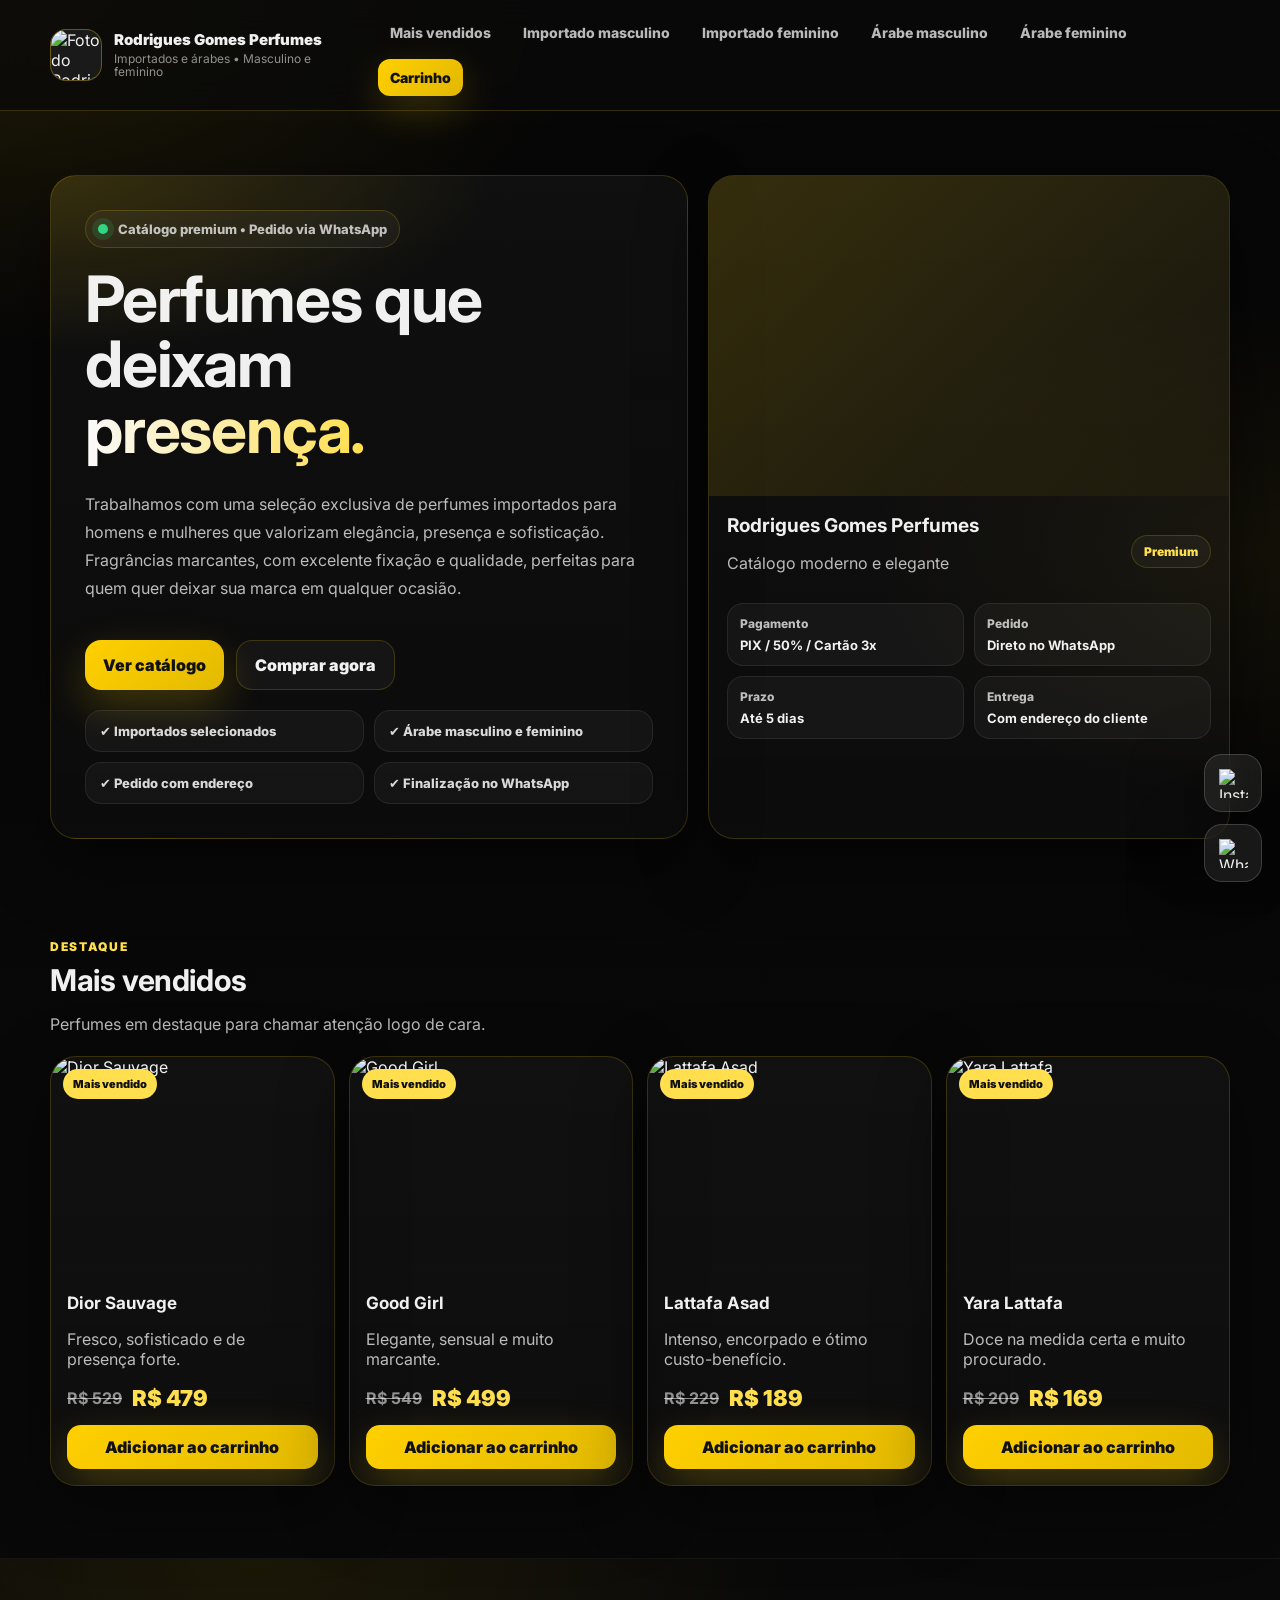
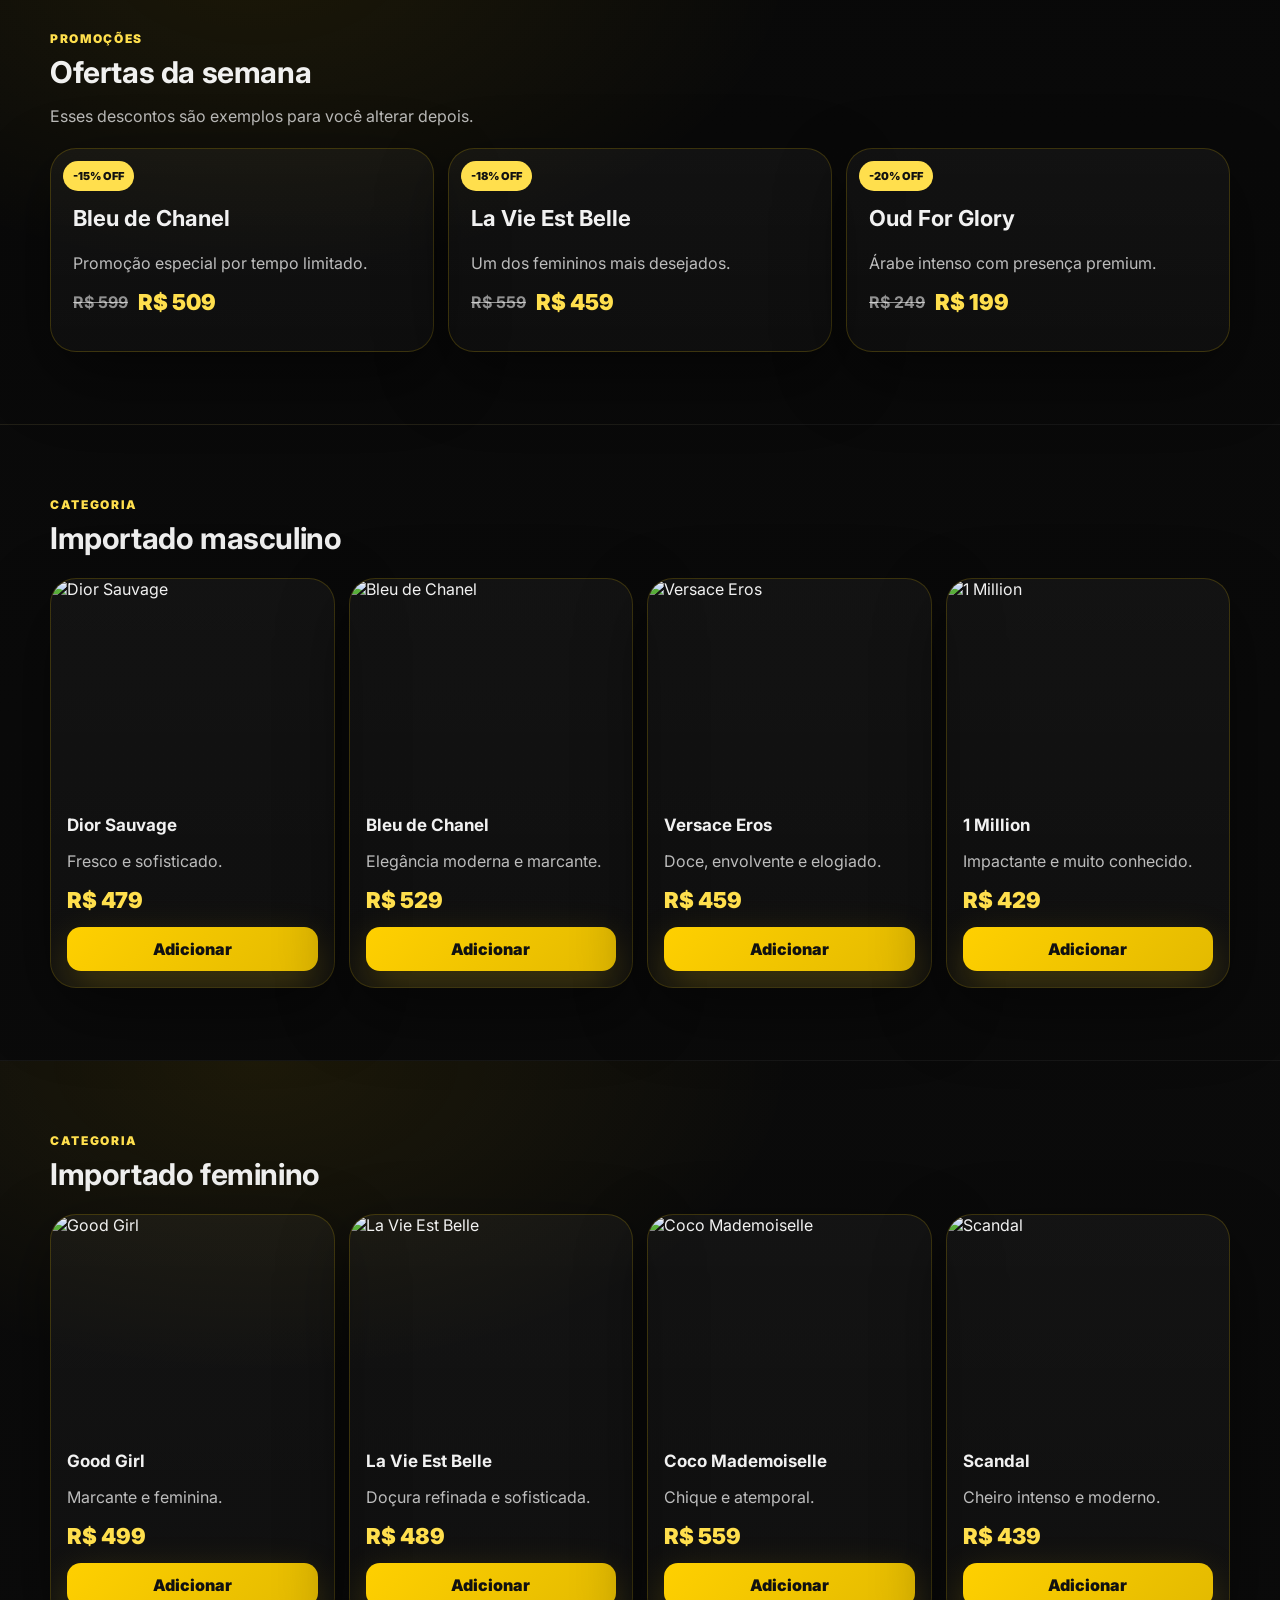
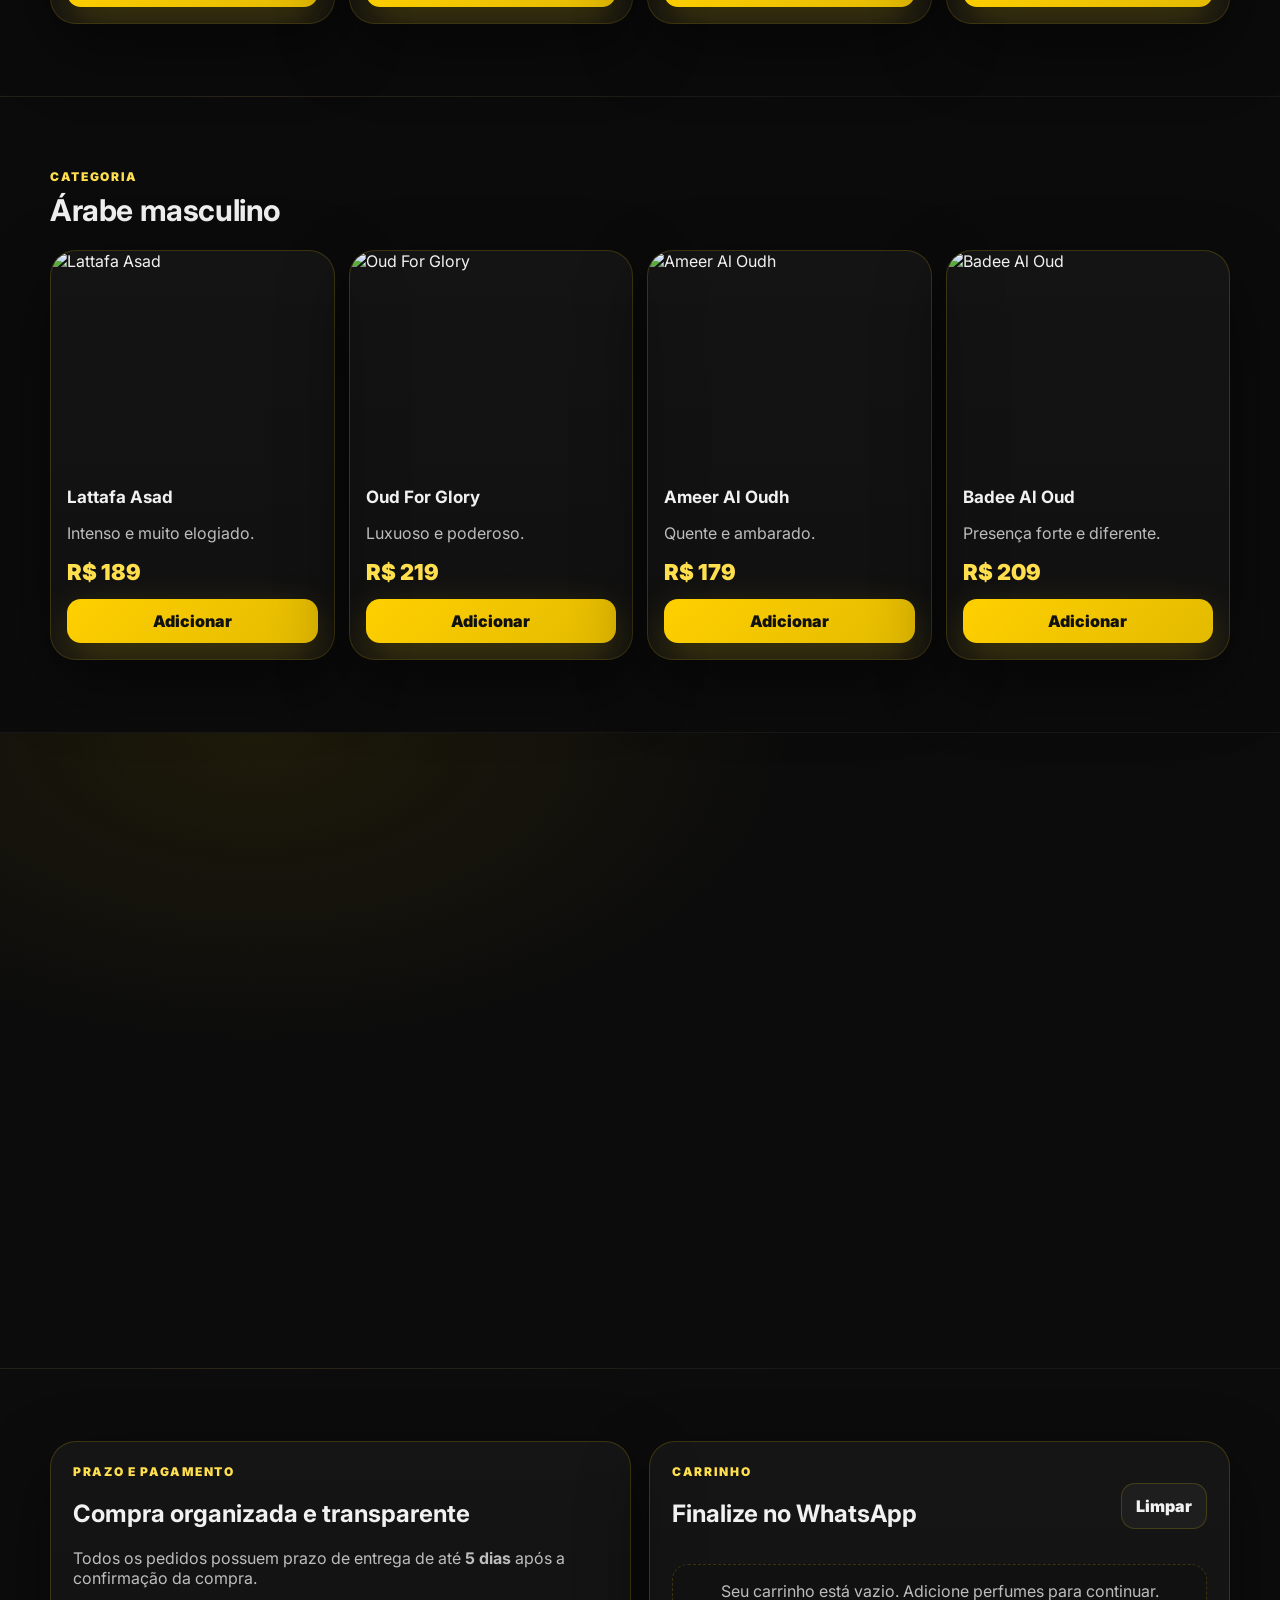
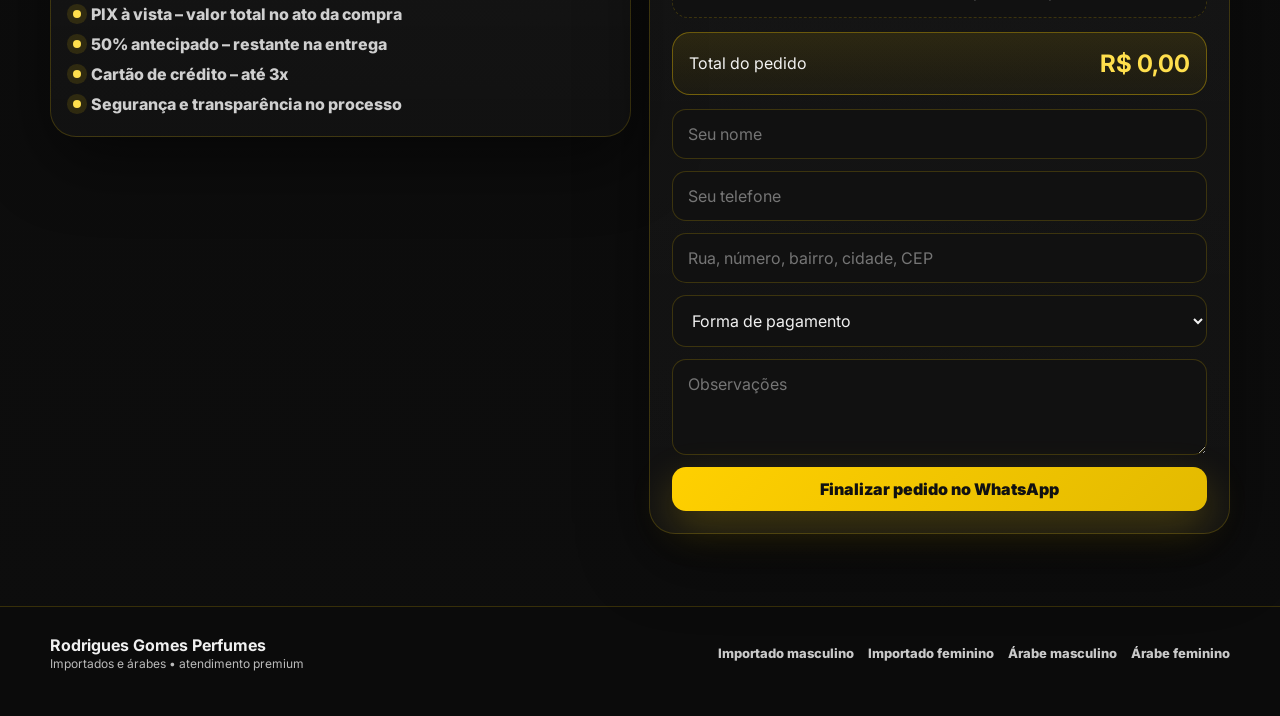
==== index.html @ 484dee18 "Add files via upload" ====
<!DOCTYPE html>
<html lang="pt-BR">
<head>
  <meta charset="UTF-8" />
  <meta name="viewport" content="width=device-width, initial-scale=1.0" />
  <title>Rodrigues Gomes Perfumes</title>
  <meta
    name="description"
    content="Perfumes importados e árabes masculinos e femininos. Carrinho, formulário e finalização no WhatsApp."
  />

  <link rel="preconnect" href="https://fonts.googleapis.com">
  <link rel="preconnect" href="https://fonts.gstatic.com" crossorigin>
  <link
    href="https://fonts.googleapis.com/css2?family=Inter:wght@400;500;600;700;800;900&display=swap"
    rel="stylesheet"
  />

  <link rel="stylesheet" href="style.css" />
</head>
<body>
  <header class="header" id="topo">
    <div class="container header__inner">
      <a class="brand" href="#inicio" aria-label="Ir para o início">
        <img
          class="brand__photo"
          src="https://placehold.co/160x160/png"
          alt="Foto do Rodrigues"
        />
        <span class="brand__text">
          <span class="brand__name">Rodrigues Gomes Perfumes</span>
          <span class="brand__role">Importados e árabes • Masculino e feminino</span>
        </span>
      </a>

      <nav class="nav" aria-label="Menu principal">
        <a href="#mais-vendidos">Mais vendidos</a>
        <a href="#importado-masculino">Importado masculino</a>
        <a href="#importado-feminino">Importado feminino</a>
        <a href="#arabe-masculino">Árabe masculino</a>
        <a href="#arabe-feminino">Árabe feminino</a>
        <a href="#checkout" class="nav__cta">Carrinho</a>
      </nav>

      <button class="menuBtn" aria-label="Abrir menu" aria-expanded="false" id="menuBtn">
        <span></span><span></span><span></span>
      </button>
    </div>

    <div class="mobileNav" id="mobileNav" aria-hidden="true">
      <div class="container mobileNav__panel">
        <a href="#mais-vendidos">Mais vendidos</a>
        <a href="#importado-masculino">Importado masculino</a>
        <a href="#importado-feminino">Importado feminino</a>
        <a href="#arabe-masculino">Árabe masculino</a>
        <a href="#arabe-feminino">Árabe feminino</a>
        <a href="#checkout" class="btn btn--primary full">Abrir carrinho</a>
      </div>
    </div>
  </header>

  <main id="inicio" class="hero">
    <div class="container hero__grid">
      <section class="hero__main reveal">
        <div class="hero__badge">
          <span class="dot"></span>
          <span>Catálogo premium • Pedido via WhatsApp</span>
        </div>

        <h1>
          Perfumes que deixam
          <span class="shine">presença.</span>
        </h1>

        <p class="lead">
          Trabalhamos com uma seleção exclusiva de perfumes importados para homens e mulheres
          que valorizam elegância, presença e sofisticação. Fragrâncias marcantes, com excelente
          fixação e qualidade, perfeitas para quem quer deixar sua marca em qualquer ocasião.
        </p>

        <div class="hero__actions">
          <a class="btn btn--primary btn--big" href="#mais-vendidos">Ver catálogo</a>
          <a class="btn btn--ghost btn--big" href="#checkout">Comprar agora</a>
        </div>

        <div class="hero__bullets">
          <div class="bullet">✔️ Importados selecionados</div>
          <div class="bullet">✔️ Árabe masculino e feminino</div>
          <div class="bullet">✔️ Pedido com endereço</div>
          <div class="bullet">✔️ Finalização no WhatsApp</div>
        </div>
      </section>

      <aside class="hero__card reveal">
        <div class="hero__image hero__image--cover"></div>
        <div class="hero__panel">
          <div class="panel__top">
            <div>
              <h2>Rodrigues Gomes Perfumes</h2>
              <p class="muted">Catálogo moderno e elegante</p>
            </div>
            <span class="pill">Premium</span>
          </div>

          <div class="panel__grid">
            <div class="mini">
              <span>Pagamento</span>
              <strong>PIX / 50% / Cartão 3x</strong>
            </div>
            <div class="mini">
              <span>Pedido</span>
              <strong>Direto no WhatsApp</strong>
            </div>
            <div class="mini">
              <span>Prazo</span>
              <strong>Até 5 dias</strong>
            </div>
            <div class="mini">
              <span>Entrega</span>
              <strong>Com endereço do cliente</strong>
            </div>
          </div>
        </div>
      </aside>
    </div>
  </main>

  <section id="mais-vendidos" class="section">
    <div class="container">
      <div class="section__head reveal">
        <p class="kicker">Destaque</p>
        <h2>Mais vendidos</h2>
        <p class="muted max">Perfumes em destaque para chamar atenção logo de cara.</p>
      </div>

      <div class="cards cards--featured">
        <article class="card reveal productCard" data-name="Dior Sauvage" data-price="479" data-category="Importado masculino">
          <div class="card__imgWrap">
            <img class="card__img" src="https://images.unsplash.com/photo-1541643600914-78b084683601?auto=format&fit=crop&w=1200&q=80" alt="Dior Sauvage">
            <span class="tag">Mais vendido</span>
          </div>
          <div class="card__body">
            <h3>Dior Sauvage</h3>
            <p class="muted">Fresco, sofisticado e de presença forte.</p>
            <div class="priceBox">
              <span class="oldPrice">R$ 529</span>
              <strong class="price">R$ 479</strong>
            </div>
            <button class="btn btn--primary full addToCart">Adicionar ao carrinho</button>
          </div>
        </article>

        <article class="card reveal productCard" data-name="Good Girl" data-price="499" data-category="Importado feminino">
          <div class="card__imgWrap">
            <img class="card__img" src="https://images.unsplash.com/photo-1594035910387-fea47794261f?auto=format&fit=crop&w=1200&q=80" alt="Good Girl">
            <span class="tag">Mais vendido</span>
          </div>
          <div class="card__body">
            <h3>Good Girl</h3>
            <p class="muted">Elegante, sensual e muito marcante.</p>
            <div class="priceBox">
              <span class="oldPrice">R$ 549</span>
              <strong class="price">R$ 499</strong>
            </div>
            <button class="btn btn--primary full addToCart">Adicionar ao carrinho</button>
          </div>
        </article>

        <article class="card reveal productCard" data-name="Lattafa Asad" data-price="189" data-category="Árabe masculino">
          <div class="card__imgWrap">
            <img class="card__img" src="https://images.unsplash.com/photo-1563170351-be82bc888aa4?auto=format&fit=crop&w=1200&q=80" alt="Lattafa Asad">
            <span class="tag">Mais vendido</span>
          </div>
          <div class="card__body">
            <h3>Lattafa Asad</h3>
            <p class="muted">Intenso, encorpado e ótimo custo-benefício.</p>
            <div class="priceBox">
              <span class="oldPrice">R$ 229</span>
              <strong class="price">R$ 189</strong>
            </div>
            <button class="btn btn--primary full addToCart">Adicionar ao carrinho</button>
          </div>
        </article>

        <article class="card reveal productCard" data-name="Yara Lattafa" data-price="169" data-category="Árabe feminino">
          <div class="card__imgWrap">
            <img class="card__img" src="https://images.unsplash.com/photo-1616949755610-8c9bbc08f138?auto=format&fit=crop&w=1200&q=80" alt="Yara Lattafa">
            <span class="tag">Mais vendido</span>
          </div>
          <div class="card__body">
            <h3>Yara Lattafa</h3>
            <p class="muted">Doce na medida certa e muito procurado.</p>
            <div class="priceBox">
              <span class="oldPrice">R$ 209</span>
              <strong class="price">R$ 169</strong>
            </div>
            <button class="btn btn--primary full addToCart">Adicionar ao carrinho</button>
          </div>
        </article>
      </div>
    </div>
  </section>

  <section class="section section--alt">
    <div class="container">
      <div class="section__head reveal">
        <p class="kicker">Promoções</p>
        <h2>Ofertas da semana</h2>
        <p class="muted max">Esses descontos são exemplos para você alterar depois.</p>
      </div>

      <div class="promoGrid">
        <div class="promoCard reveal">
          <span class="promoTag">-15% OFF</span>
          <h3>Bleu de Chanel</h3>
          <p class="muted">Promoção especial por tempo limitado.</p>
          <div class="priceBox">
            <span class="oldPrice">R$ 599</span>
            <strong class="price">R$ 509</strong>
          </div>
        </div>

        <div class="promoCard reveal">
          <span class="promoTag">-18% OFF</span>
          <h3>La Vie Est Belle</h3>
          <p class="muted">Um dos femininos mais desejados.</p>
          <div class="priceBox">
            <span class="oldPrice">R$ 559</span>
            <strong class="price">R$ 459</strong>
          </div>
        </div>

        <div class="promoCard reveal">
          <span class="promoTag">-20% OFF</span>
          <h3>Oud For Glory</h3>
          <p class="muted">Árabe intenso com presença premium.</p>
          <div class="priceBox">
            <span class="oldPrice">R$ 249</span>
            <strong class="price">R$ 199</strong>
          </div>
        </div>
      </div>
    </div>
  </section>

  <section id="importado-masculino" class="section">
    <div class="container">
      <div class="section__head reveal">
        <p class="kicker">Categoria</p>
        <h2>Importado masculino</h2>
      </div>

      <div class="cards">
        <article class="card reveal productCard" data-name="Dior Sauvage" data-price="479" data-category="Importado masculino">
          <div class="card__imgWrap"><img class="card__img" src="https://images.unsplash.com/photo-1541643600914-78b084683601?auto=format&fit=crop&w=1200&q=80" alt="Dior Sauvage"></div>
          <div class="card__body"><h3>Dior Sauvage</h3><p class="muted">Fresco e sofisticado.</p><div class="priceBox"><strong class="price">R$ 479</strong></div><button class="btn btn--primary full addToCart">Adicionar</button></div>
        </article>

        <article class="card reveal productCard" data-name="Bleu de Chanel" data-price="529" data-category="Importado masculino">
          <div class="card__imgWrap"><img class="card__img" src="https://images.unsplash.com/photo-1592945403244-b3fbafd7f539?auto=format&fit=crop&w=1200&q=80" alt="Bleu de Chanel"></div>
          <div class="card__body"><h3>Bleu de Chanel</h3><p class="muted">Elegância moderna e marcante.</p><div class="priceBox"><strong class="price">R$ 529</strong></div><button class="btn btn--primary full addToCart">Adicionar</button></div>
        </article>

        <article class="card reveal productCard" data-name="Versace Eros" data-price="459" data-category="Importado masculino">
          <div class="card__imgWrap"><img class="card__img" src="https://images.unsplash.com/photo-1610461888750-10bfc601b874?auto=format&fit=crop&w=1200&q=80" alt="Versace Eros"></div>
          <div class="card__body"><h3>Versace Eros</h3><p class="muted">Doce, envolvente e elogiado.</p><div class="priceBox"><strong class="price">R$ 459</strong></div><button class="btn btn--primary full addToCart">Adicionar</button></div>
        </article>

        <article class="card reveal productCard" data-name="1 Million" data-price="429" data-category="Importado masculino">
          <div class="card__imgWrap"><img class="card__img" src="https://images.unsplash.com/photo-1588405748880-12d1d2a59b75?auto=format&fit=crop&w=1200&q=80" alt="1 Million"></div>
          <div class="card__body"><h3>1 Million</h3><p class="muted">Impactante e muito conhecido.</p><div class="priceBox"><strong class="price">R$ 429</strong></div><button class="btn btn--primary full addToCart">Adicionar</button></div>
        </article>
      </div>
    </div>
  </section>

  <section id="importado-feminino" class="section section--alt">
    <div class="container">
      <div class="section__head reveal">
        <p class="kicker">Categoria</p>
        <h2>Importado feminino</h2>
      </div>

      <div class="cards">
        <article class="card reveal productCard" data-name="Good Girl" data-price="499" data-category="Importado feminino">
          <div class="card__imgWrap"><img class="card__img" src="https://images.unsplash.com/photo-1594035910387-fea47794261f?auto=format&fit=crop&w=1200&q=80" alt="Good Girl"></div>
          <div class="card__body"><h3>Good Girl</h3><p class="muted">Marcante e feminina.</p><div class="priceBox"><strong class="price">R$ 499</strong></div><button class="btn btn--primary full addToCart">Adicionar</button></div>
        </article>

        <article class="card reveal productCard" data-name="La Vie Est Belle" data-price="489" data-category="Importado feminino">
          <div class="card__imgWrap"><img class="card__img" src="https://images.unsplash.com/photo-1590736969955-71cc94901144?auto=format&fit=crop&w=1200&q=80" alt="La Vie Est Belle"></div>
          <div class="card__body"><h3>La Vie Est Belle</h3><p class="muted">Doçura refinada e sofisticada.</p><div class="priceBox"><strong class="price">R$ 489</strong></div><button class="btn btn--primary full addToCart">Adicionar</button></div>
        </article>

        <article class="card reveal productCard" data-name="Coco Mademoiselle" data-price="559" data-category="Importado feminino">
          <div class="card__imgWrap"><img class="card__img" src="https://images.unsplash.com/photo-1615634260167-c8cdede054de?auto=format&fit=crop&w=1200&q=80" alt="Coco Mademoiselle"></div>
          <div class="card__body"><h3>Coco Mademoiselle</h3><p class="muted">Chique e atemporal.</p><div class="priceBox"><strong class="price">R$ 559</strong></div><button class="btn btn--primary full addToCart">Adicionar</button></div>
        </article>

        <article class="card reveal productCard" data-name="Scandal" data-price="439" data-category="Importado feminino">
          <div class="card__imgWrap"><img class="card__img" src="https://images.unsplash.com/photo-1622618991746-fe6004db3a47?auto=format&fit=crop&w=1200&q=80" alt="Scandal"></div>
          <div class="card__body"><h3>Scandal</h3><p class="muted">Cheiro intenso e moderno.</p><div class="priceBox"><strong class="price">R$ 439</strong></div><button class="btn btn--primary full addToCart">Adicionar</button></div>
        </article>
      </div>
    </div>
  </section>

  <section id="arabe-masculino" class="section">
    <div class="container">
      <div class="section__head reveal">
        <p class="kicker">Categoria</p>
        <h2>Árabe masculino</h2>
      </div>

      <div class="cards">
        <article class="card reveal productCard" data-name="Lattafa Asad" data-price="189" data-category="Árabe masculino">
          <div class="card__imgWrap"><img class="card__img" src="https://images.unsplash.com/photo-1563170351-be82bc888aa4?auto=format&fit=crop&w=1200&q=80" alt="Lattafa Asad"></div>
          <div class="card__body"><h3>Lattafa Asad</h3><p class="muted">Intenso e muito elogiado.</p><div class="priceBox"><strong class="price">R$ 189</strong></div><button class="btn btn--primary full addToCart">Adicionar</button></div>
        </article>

        <article class="card reveal productCard" data-name="Oud For Glory" data-price="219" data-category="Árabe masculino">
          <div class="card__imgWrap"><img class="card__img" src="https://images.unsplash.com/photo-1594035921348-9a8b2d2d68de?auto=format&fit=crop&w=1200&q=80" alt="Oud For Glory"></div>
          <div class="card__body"><h3>Oud For Glory</h3><p class="muted">Luxuoso e poderoso.</p><div class="priceBox"><strong class="price">R$ 219</strong></div><button class="btn btn--primary full addToCart">Adicionar</button></div>
        </article>

        <article class="card reveal productCard" data-name="Ameer Al Oudh" data-price="179" data-category="Árabe masculino">
          <div class="card__imgWrap"><img class="card__img" src="https://images.unsplash.com/photo-1601295452898-2dd58f10ea87?auto=format&fit=crop&w=1200&q=80" alt="Ameer Al Oudh"></div>
          <div class="card__body"><h3>Ameer Al Oudh</h3><p class="muted">Quente e ambarado.</p><div class="priceBox"><strong class="price">R$ 179</strong></div><button class="btn btn--primary full addToCart">Adicionar</button></div>
        </article>

        <article class="card reveal productCard" data-name="Badee Al Oud" data-price="209" data-category="Árabe masculino">
          <div class="card__imgWrap"><img class="card__img" src="https://images.unsplash.com/photo-1618331833071-ce81bd50d300?auto=format&fit=crop&w=1200&q=80" alt="Badee Al Oud"></div>
          <div class="card__body"><h3>Badee Al Oud</h3><p class="muted">Presença forte e diferente.</p><div class="priceBox"><strong class="price">R$ 209</strong></div><button class="btn btn--primary full addToCart">Adicionar</button></div>
        </article>
      </div>
    </div>
  </section>

  <section id="arabe-feminino" class="section section--alt">
    <div class="container">
      <div class="section__head reveal">
        <p class="kicker">Categoria</p>
        <h2>Árabe feminino</h2>
      </div>

      <div class="cards">
        <article class="card reveal productCard" data-name="Yara Lattafa" data-price="169" data-category="Árabe feminino">
          <div class="card__imgWrap"><img class="card__img" src="https://images.unsplash.com/photo-1616949755610-8c9bbc08f138?auto=format&fit=crop&w=1200&q=80" alt="Yara Lattafa"></div>
          <div class="card__body"><h3>Yara Lattafa</h3><p class="muted">Doce e delicado na medida certa.</p><div class="priceBox"><strong class="price">R$ 169</strong></div><button class="btn btn--primary full addToCart">Adicionar</button></div>
        </article>

        <article class="card reveal productCard" data-name="Fakhar Rose" data-price="189" data-category="Árabe feminino">
          <div class="card__imgWrap"><img class="card__img" src="https://images.unsplash.com/photo-1587017539504-67cfbddac569?auto=format&fit=crop&w=1200&q=80" alt="Fakhar Rose"></div>
          <div class="card__body"><h3>Fakhar Rose</h3><p class="muted">Floral sofisticado e moderno.</p><div class="priceBox"><strong class="price">R$ 189</strong></div><button class="btn btn--primary full addToCart">Adicionar</button></div>
        </article>

        <article class="card reveal productCard" data-name="Mayar" data-price="179" data-category="Árabe feminino">
          <div class="card__imgWrap"><img class="card__img" src="https://images.unsplash.com/photo-1615634262417-d31b4dbb10b6?auto=format&fit=crop&w=1200&q=80" alt="Mayar"></div>
          <div class="card__body"><h3>Mayar</h3><p class="muted">Versátil e envolvente.</p><div class="priceBox"><strong class="price">R$ 179</strong></div><button class="btn btn--primary full addToCart">Adicionar</button></div>
        </article>

        <article class="card reveal productCard" data-name="Ana Abiyedh" data-price="159" data-category="Árabe feminino">
          <div class="card__imgWrap"><img class="card__img" src="https://images.unsplash.com/photo-1616604847462-219e7d31dc1b?auto=format&fit=crop&w=1200&q=80" alt="Ana Abiyedh"></div>
          <div class="card__body"><h3>Ana Abiyedh</h3><p class="muted">Refinado e ótimo para o dia a dia.</p><div class="priceBox"><strong class="price">R$ 159</strong></div><button class="btn btn--primary full addToCart">Adicionar</button></div>
        </article>
      </div>
    </div>
  </section>

  <section id="checkout" class="section">
    <div class="container split">
      <div class="panel reveal">
        <p class="kicker">Prazo e pagamento</p>
        <h2>Compra organizada e transparente</h2>
        <p class="muted max">
          Todos os pedidos possuem prazo de entrega de até <strong>5 dias</strong> após a confirmação da compra.
        </p>

        <div class="spaceMini">
          <div class="miniLine"><span class="miniDot"></span> PIX à vista – valor total no ato da compra</div>
          <div class="miniLine"><span class="miniDot"></span> 50% antecipado – restante na entrega</div>
          <div class="miniLine"><span class="miniDot"></span> Cartão de crédito – até 3x</div>
          <div class="miniLine"><span class="miniDot"></span> Segurança e transparência no processo</div>
        </div>
      </div>

      <div class="panel reveal">
        <div class="checkoutTop">
          <div>
            <p class="kicker">Carrinho</p>
            <h2>Finalize no WhatsApp</h2>
          </div>
          <button class="btn btn--ghost" id="clearCart">Limpar</button>
        </div>

        <div id="cartList" class="cartList"></div>

        <div class="totalBox">
          <span>Total do pedido</span>
          <strong id="cartTotal">R$ 0,00</strong>
        </div>

        <form id="checkoutForm" class="checkoutForm">
          <input class="input" id="nome" name="nome" placeholder="Seu nome" required />
          <input class="input" id="telefone" name="telefone" placeholder="Seu telefone" required />
          <input class="input" id="endereco" name="endereco" placeholder="Rua, número, bairro, cidade, CEP" required />

          <select class="input" id="pagamento" name="pagamento" required>
            <option value="">Forma de pagamento</option>
            <option>PIX à vista</option>
            <option>50% antecipado</option>
            <option>Cartão de crédito em até 3x</option>
          </select>

          <textarea class="input textarea" id="observacoes" name="observacoes" placeholder="Observações"></textarea>

          <button type="submit" class="btn btn--primary full">Finalizar pedido no WhatsApp</button>
        </form>
      </div>
    </div>
  </section>

  <footer class="footer">
    <div class="container footer__inner">
      <div>
        <strong>Rodrigues Gomes Perfumes</strong>
        <div class="tiny muted">Importados e árabes • atendimento premium</div>
      </div>

      <div class="footer__links">
        <a href="#importado-masculino">Importado masculino</a>
        <a href="#importado-feminino">Importado feminino</a>
        <a href="#arabe-masculino">Árabe masculino</a>
        <a href="#arabe-feminino">Árabe feminino</a>
      </div>
    </div>
  </footer>

  <div class="socialFloat" aria-label="Acesso rápido">
    <a
      class="socialFloat__btn"
      href="https://www.instagram.com/rodriguesgp_gomes?igsh=MTMyZ2t3MXFyeG5ubg%3D%3D&utm_source=qr"
      target="_blank"
      rel="noopener"
      aria-label="Abrir Instagram"
    >
      <img
        class="socialFloat__icon"
        src="https://upload.wikimedia.org/wikipedia/commons/a/a5/Instagram_icon.png"
        alt="Instagram"
      />
    </a>

    <a
      class="socialFloat__btn"
      href="https://wa.me/5511972480984?text=Ol%C3%A1%21%20Vim%20pelo%20site%20da%20Rodrigues%20Gomes%20Perfumes."
      target="_blank"
      rel="noopener"
      aria-label="Abrir WhatsApp"
    >
      <img
        class="socialFloat__icon"
        src="https://upload.wikimedia.org/wikipedia/commons/6/6b/WhatsApp.svg"
        alt="WhatsApp"
      />
    </a>
  </div>

  <script src="script.js"></script>
</body>
</html>
---- style.css ----
:root{
  --bg:#090909;
  --bg2:#111111;
  --panel:rgba(255,255,255,0.05);
  --border:rgba(255,208,0,0.18);
  --border-strong:rgba(255,208,0,0.34);
  --text:rgba(255,255,255,0.94);
  --muted:rgba(255,255,255,0.72);
  --muted2:rgba(255,255,255,0.55);
  --gold:#ffd000;
  --gold2:#ffdf4d;
  --shadow:0 24px 70px rgba(0,0,0,0.48);
  --radius:22px;
  --radius2:26px;
  --container:1180px;
}

*{box-sizing:border-box}
html{scroll-behavior:smooth}
body{
  margin:0;
  font-family:Inter,system-ui,-apple-system,Segoe UI,Roboto,Arial,sans-serif;
  color:var(--text);
  background:
    radial-gradient(1000px 580px at 0% 0%, rgba(255,208,0,0.10), transparent 60%),
    radial-gradient(700px 420px at 100% 10%, rgba(255,208,0,0.05), transparent 60%),
    linear-gradient(180deg,#060606,#0a0a0a 42%,#0d0d0d);
}

a{color:inherit;text-decoration:none}
img{max-width:100%;display:block}
button,input,select,textarea{font:inherit}

.container{
  width:min(var(--container), calc(100% - 36px));
  margin:0 auto;
}

.muted{color:var(--muted)}
.tiny{font-size:12px;line-height:1.45}
.max{max-width:68ch}

.kicker{
  margin:0 0 8px;
  color:var(--gold2);
  font-weight:900;
  letter-spacing:.14em;
  text-transform:uppercase;
  font-size:12px;
}

.shine{
  background:linear-gradient(90deg, rgba(255,255,255,0.98), var(--gold2));
  -webkit-background-clip:text;
  background-clip:text;
  color:transparent;
}

/* Header */
.header{
  position:sticky;
  top:0;
  z-index:50;
  backdrop-filter:blur(16px);
  background:rgba(9,9,9,0.78);
  border-bottom:1px solid var(--border);
}
.header__inner{
  display:flex;
  align-items:center;
  justify-content:space-between;
  gap:16px;
  padding:14px 0;
}
.brand{
  display:flex;
  align-items:center;
  gap:12px;
}
.brand__photo{
  width:52px;
  height:52px;
  object-fit:cover;
  border-radius:16px;
  border:1px solid var(--border-strong);
  background:#1a1a1a;
}
.brand__text{
  display:flex;
  flex-direction:column;
  line-height:1.1;
}
.brand__name{
  font-weight:900;
  font-size:15px;
}
.brand__role{
  font-size:12px;
  color:var(--muted2);
  margin-top:4px;
}

.nav{
  display:flex;
  align-items:center;
  gap:8px;
  flex-wrap:wrap;
}
.nav a{
  color:var(--muted);
  font-weight:800;
  font-size:14px;
  padding:10px 12px;
  border-radius:12px;
  transition:.18s ease;
}
.nav a:hover{
  background:rgba(255,255,255,0.04);
  color:var(--text);
}
.nav__cta{
  background:linear-gradient(135deg,var(--gold),#e2b700);
  color:#111 !important;
  font-weight:900 !important;
  box-shadow:0 14px 40px rgba(255,208,0,0.2);
}

.menuBtn{
  display:none;
  width:46px;
  height:42px;
  border-radius:14px;
  border:1px solid var(--border);
  background:rgba(255,255,255,0.04);
  cursor:pointer;
}
.menuBtn span{
  display:block;
  width:18px;
  height:2px;
  background:rgba(255,255,255,0.88);
  margin:5px auto;
  border-radius:999px;
}
.mobileNav{
  display:none;
  border-top:1px solid var(--border);
}
.mobileNav.open{display:block}
.mobileNav__panel{
  padding:16px 0 18px;
  display:flex;
  flex-direction:column;
  gap:10px;
}
.mobileNav__panel a{
  padding:12px 14px;
  border-radius:14px;
  border:1px solid var(--border);
  background:rgba(255,255,255,0.04);
  font-weight:800;
}

/* Buttons */
.btn{
  display:inline-flex;
  align-items:center;
  justify-content:center;
  gap:10px;
  padding:12px 14px;
  border-radius:14px;
  border:1px solid var(--border);
  font-weight:900;
  cursor:pointer;
  transition:transform .18s ease, box-shadow .18s ease, border-color .18s ease;
}
.btn:hover{
  transform:translateY(-2px);
}
.btn--primary{
  color:#111;
  background:linear-gradient(135deg,var(--gold),#e3ba00);
  border:none;
  box-shadow:0 16px 42px rgba(255,208,0,0.22);
}
.btn--ghost{
  background:rgba(255,255,255,0.04);
  color:var(--text);
}
.btn--big{
  padding:14px 18px;
  border-radius:16px;
}
.full{width:100%}

/* Hero */
.hero{
  padding:64px 0 28px;
}
.hero__grid{
  display:grid;
  grid-template-columns:1.1fr .9fr;
  gap:20px;
}
.hero__main,
.hero__card,
.panel,
.card,
.promoCard{
  border:1px solid var(--border);
  background:linear-gradient(180deg, rgba(255,255,255,0.04), rgba(255,255,255,0.025));
  border-radius:var(--radius2);
  box-shadow:var(--shadow);
}
.hero__main{
  padding:34px;
  min-height:560px;
  display:flex;
  flex-direction:column;
  justify-content:center;
  background:
    radial-gradient(800px 320px at 0% 0%, rgba(255,208,0,0.12), transparent 55%),
    linear-gradient(180deg, rgba(255,255,255,0.04), rgba(255,255,255,0.02));
}
.hero__badge{
  display:inline-flex;
  align-items:center;
  gap:10px;
  padding:10px 12px;
  border-radius:999px;
  border:1px solid var(--border);
  background:rgba(255,255,255,0.04);
  color:var(--muted);
  font-weight:800;
  font-size:13px;
  width:max-content;
}
.dot{
  width:10px;
  height:10px;
  border-radius:50%;
  background:#32d583;
  box-shadow:0 0 0 6px rgba(50,213,131,0.14);
}
.hero h1{
  font-size:clamp(38px,5vw,70px);
  line-height:1.02;
  margin:18px 0 12px;
  letter-spacing:-1.2px;
  max-width:10ch;
}
.lead{
  color:var(--muted);
  font-size:16px;
  line-height:1.75;
  max-width:60ch;
}
.hero__actions{
  margin-top:22px;
  display:flex;
  gap:12px;
  flex-wrap:wrap;
}
.hero__bullets{
  margin-top:20px;
  display:grid;
  grid-template-columns:1fr 1fr;
  gap:10px;
}
.bullet{
  padding:12px 14px;
  border-radius:16px;
  border:1px solid rgba(255,255,255,0.08);
  background:rgba(255,255,255,0.04);
  color:rgba(255,255,255,0.84);
  font-weight:800;
  font-size:13px;
}
.hero__card{
  overflow:hidden;
}
.hero__image--cover{
  width:100%;
  height:320px;
  background:
    linear-gradient(135deg, rgba(255,208,0,0.16), rgba(255,208,0,0.03)),
    url('https://images.unsplash.com/photo-1523293182086-7651a899d37f?auto=format&fit=crop&w=1200&q=80') center/cover;
}
.hero__panel{padding:18px}
.panel__top{
  display:flex;
  align-items:center;
  justify-content:space-between;
  gap:12px;
}
.panel__top h2{margin:0;font-size:19px}
.pill{
  padding:8px 12px;
  border-radius:999px;
  border:1px solid var(--border);
  background:rgba(255,255,255,0.04);
  font-size:12px;
  font-weight:900;
  color:var(--gold2);
}
.panel__grid{
  margin-top:14px;
  display:grid;
  grid-template-columns:1fr 1fr;
  gap:10px;
}
.mini{
  padding:12px;
  border-radius:16px;
  border:1px solid rgba(255,255,255,0.08);
  background:rgba(255,255,255,0.04);
}
.mini span{
  display:block;
  color:var(--muted);
  font-size:12px;
  font-weight:800;
}
.mini strong{
  display:block;
  margin-top:6px;
  font-size:13px;
}

/* Sections */
.section{padding:72px 0}
.section--alt{
  border-top:1px solid rgba(255,255,255,0.05);
  border-bottom:1px solid rgba(255,255,255,0.05);
  background:radial-gradient(900px 520px at 20% 0%, rgba(255,208,0,0.08), transparent 60%);
}
.section__head{margin-bottom:22px}
.section__head h2{
  margin:0 0 8px;
  font-size:30px;
  letter-spacing:-0.4px;
}

/* Cards */
.cards{
  display:grid;
  grid-template-columns:repeat(4, 1fr);
  gap:14px;
}
.cards--featured{
  grid-template-columns:repeat(4, 1fr);
}
.card{
  overflow:hidden;
  transition:transform .22s ease, border-color .22s ease;
}
.card:hover{
  transform:translateY(-6px);
  border-color:var(--border-strong);
}
.card__imgWrap{
  position:relative;
}
.card__img{
  width:100%;
  height:220px;
  object-fit:cover;
}
.tag,
.promoTag{
  position:absolute;
  top:12px;
  left:12px;
  padding:8px 10px;
  border-radius:999px;
  font-size:11px;
  font-weight:900;
  color:#111;
  background:var(--gold2);
}
.card__body{
  padding:16px;
}
.card__body h3{
  margin:0 0 8px;
  font-size:17px;
}
.priceBox{
  display:flex;
  align-items:center;
  gap:10px;
  margin:14px 0;
}
.oldPrice{
  color:var(--muted2);
  text-decoration:line-through;
  font-weight:700;
}
.price{
  color:var(--gold2);
  font-size:22px;
  font-weight:900;
}

/* Promo */
.promoGrid{
  display:grid;
  grid-template-columns:repeat(3, 1fr);
  gap:14px;
}
.promoCard{
  position:relative;
  padding:22px;
  min-height:180px;
}
.promoCard h3{
  margin-top:34px;
  font-size:22px;
}

/* Split */
.split{
  display:grid;
  grid-template-columns:1fr 1fr;
  gap:18px;
  align-items:start;
}
.panel{
  padding:22px;
}

.spaceMini{
  margin-top:16px;
  display:flex;
  flex-direction:column;
  gap:10px;
}
.miniLine{
  display:flex;
  align-items:center;
  gap:10px;
  color:rgba(255,255,255,0.8);
  font-weight:800;
}
.miniDot{
  width:8px;
  height:8px;
  border-radius:50%;
  background:var(--gold2);
  box-shadow:0 0 0 6px rgba(255,208,0,0.12);
}

/* Checkout */
.checkoutTop{
  display:flex;
  align-items:center;
  justify-content:space-between;
  gap:12px;
  margin-bottom:16px;
}
.cartList{
  display:grid;
  gap:10px;
  margin-bottom:14px;
}
.cartEmpty{
  padding:16px;
  border-radius:16px;
  border:1px dashed var(--border);
  background:#111;
  color:var(--muted);
  text-align:center;
}
.cartItem{
  padding:14px;
  border-radius:16px;
  border:1px solid var(--border);
  background:#111;
  display:flex;
  align-items:center;
  justify-content:space-between;
  gap:12px;
}
.cartItem__name{
  font-weight:800;
}
.cartItem__meta{
  margin-top:4px;
  color:var(--muted);
  font-size:13px;
}
.cartItem__actions{
  display:flex;
  gap:8px;
  align-items:center;
}
.qtyBtn{
  width:30px;
  height:30px;
  border:none;
  border-radius:10px;
  background:#1d1d1d;
  color:#fff;
  cursor:pointer;
  font-weight:900;
}
.removeBtn{
  border:none;
  background:transparent;
  color:#ff7a7a;
  cursor:pointer;
  font-weight:800;
}
.totalBox{
  padding:16px;
  border-radius:18px;
  border:1px solid var(--border-strong);
  background:linear-gradient(180deg, rgba(255,208,0,0.10), rgba(255,208,0,0.04));
  display:flex;
  align-items:center;
  justify-content:space-between;
  gap:12px;
  margin-bottom:14px;
}
.totalBox strong{
  font-size:24px;
  color:var(--gold2);
}
.checkoutForm{
  display:grid;
  gap:12px;
}
.input{
  width:100%;
  padding:14px 15px;
  border-radius:14px;
  outline:none;
  border:1px solid var(--border);
  background:#111;
  color:var(--text);
}
.textarea{
  min-height:96px;
  resize:vertical;
}

/* Footer */
.footer{
  padding:28px 0 44px;
  background:rgba(0,0,0,0.12);
  border-top:1px solid var(--border);
}
.footer__inner{
  display:flex;
  justify-content:space-between;
  align-items:center;
  gap:12px;
  flex-wrap:wrap;
}
.footer__links{
  display:flex;
  gap:14px;
  flex-wrap:wrap;
}
.footer__links a{
  color:rgba(255,255,255,0.78);
  font-weight:800;
  font-size:13px;
}

/* Floating socials */
.socialFloat{
  position:fixed;
  right:18px;
  bottom:18px;
  z-index:9999;
  display:flex;
  flex-direction:column;
  gap:12px;
}
.socialFloat__btn{
  width:58px;
  height:58px;
  border-radius:18px;
  display:grid;
  place-items:center;
  background:rgba(255,255,255,0.08);
  border:1px solid rgba(255,255,255,0.16);
  box-shadow:0 24px 70px rgba(0,0,0,0.55);
  backdrop-filter:blur(10px);
  transition:transform .18s ease, border-color .18s ease;
}
.socialFloat__btn:hover{
  transform:translateY(-2px);
  border-color:var(--border-strong);
}
.socialFloat__icon{
  width:29px;
  height:29px;
  object-fit:contain;
}

/* Reveal */
.reveal{
  opacity:0;
  transform:translateY(16px);
  transition:.55s ease;
}
.reveal.visible{
  opacity:1;
  transform:none;
}

/* Responsive */
@media (max-width: 1080px){
  .cards,
  .cards--featured{
    grid-template-columns:repeat(2, 1fr);
  }
  .promoGrid{
    grid-template-columns:1fr;
  }
}

@media (max-width: 980px){
  .nav{display:none}
  .menuBtn{display:block}
  .hero__grid,
  .split{
    grid-template-columns:1fr;
  }
  .hero__bullets{
    grid-template-columns:1fr;
  }
}

@media (max-width: 640px){
  .cards,
  .cards--featured,
  .panel__grid{
    grid-template-columns:1fr;
  }
  .hero__main{
    padding:24px;
    min-height:auto;
  }
  .hero__actions{
    flex-direction:column;
  }
  .btn--big{
    width:100%;
  }
  .cartItem{
    flex-direction:column;
    align-items:flex-start;
  }
}
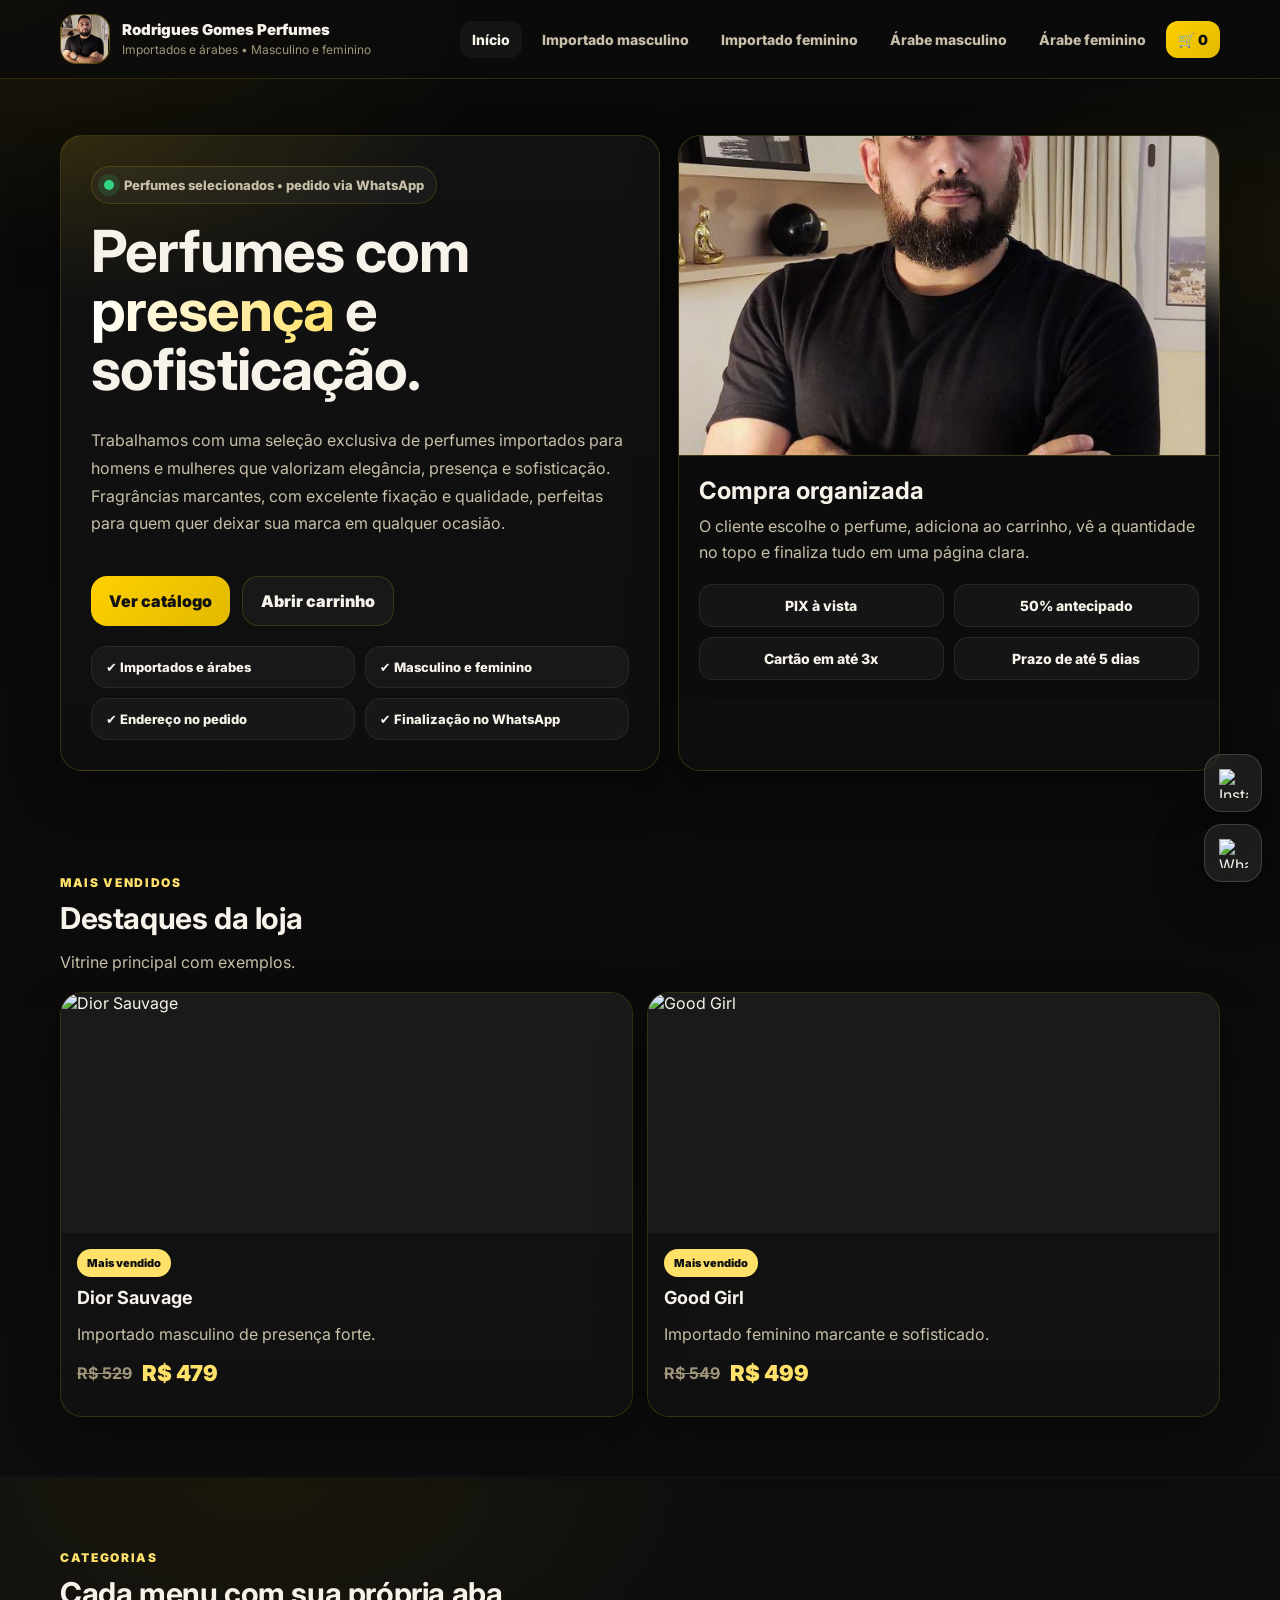
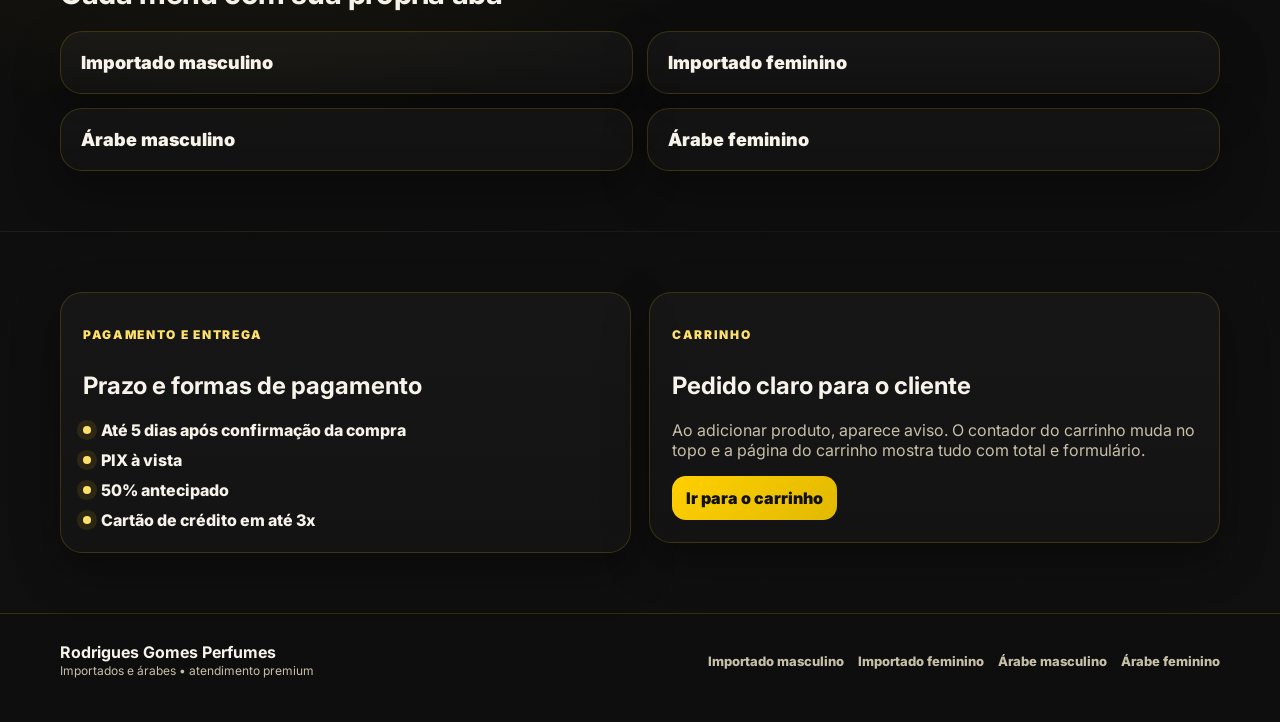
==== commit 70b14a51: "Add files via upload" ====
--- a/index.html
+++ b/index.html
@@ -4,197 +4,130 @@
   <meta charset="UTF-8" />
   <meta name="viewport" content="width=device-width, initial-scale=1.0" />
   <title>Rodrigues Gomes Perfumes</title>
-  <meta
-    name="description"
-    content="Perfumes importados e árabes masculinos e femininos. Carrinho, formulário e finalização no WhatsApp."
-  />
-
+  <meta name="description" content="Perfumes importados e árabes com carrinho e finalização no WhatsApp." />
   <link rel="preconnect" href="https://fonts.googleapis.com">
   <link rel="preconnect" href="https://fonts.gstatic.com" crossorigin>
-  <link
-    href="https://fonts.googleapis.com/css2?family=Inter:wght@400;500;600;700;800;900&display=swap"
-    rel="stylesheet"
-  />
-
+  <link href="https://fonts.googleapis.com/css2?family=Inter:wght@400;500;600;700;800;900&display=swap" rel="stylesheet">
   <link rel="stylesheet" href="style.css" />
 </head>
 <body>
-  <header class="header" id="topo">
+  <header class="header">
     <div class="container header__inner">
-      <a class="brand" href="#inicio" aria-label="Ir para o início">
-        <img
-          class="brand__photo"
-          src="https://placehold.co/160x160/png"
-          alt="Foto do Rodrigues"
-        />
+      <a class="brand" href="index.html">
+        <img class="brand__photo" src="barbeiro.01.jpg.jpeg" alt="Foto do Rodrigues" />
         <span class="brand__text">
           <span class="brand__name">Rodrigues Gomes Perfumes</span>
           <span class="brand__role">Importados e árabes • Masculino e feminino</span>
         </span>
       </a>
 
-      <nav class="nav" aria-label="Menu principal">
-        <a href="#mais-vendidos">Mais vendidos</a>
-        <a href="#importado-masculino">Importado masculino</a>
-        <a href="#importado-feminino">Importado feminino</a>
-        <a href="#arabe-masculino">Árabe masculino</a>
-        <a href="#arabe-feminino">Árabe feminino</a>
-        <a href="#checkout" class="nav__cta">Carrinho</a>
+      <nav class="nav">
+        <a href="index.html" class="active">Início</a>
+        <a href="importado-masculino.html">Importado masculino</a>
+        <a href="importado-feminino.html">Importado feminino</a>
+        <a href="arabe-masculino.html">Árabe masculino</a>
+        <a href="arabe-feminino.html">Árabe feminino</a>
+        <a href="carrinho.html" class="nav__cart">🛒 <span data-cart-count>0</span></a>
       </nav>
 
-      <button class="menuBtn" aria-label="Abrir menu" aria-expanded="false" id="menuBtn">
+      <button class="menuBtn" id="menuBtn" aria-label="Abrir menu" aria-expanded="false">
         <span></span><span></span><span></span>
       </button>
     </div>
 
     <div class="mobileNav" id="mobileNav" aria-hidden="true">
       <div class="container mobileNav__panel">
-        <a href="#mais-vendidos">Mais vendidos</a>
-        <a href="#importado-masculino">Importado masculino</a>
-        <a href="#importado-feminino">Importado feminino</a>
-        <a href="#arabe-masculino">Árabe masculino</a>
-        <a href="#arabe-feminino">Árabe feminino</a>
-        <a href="#checkout" class="btn btn--primary full">Abrir carrinho</a>
+        <a href="index.html">Início</a>
+        <a href="importado-masculino.html">Importado masculino</a>
+        <a href="importado-feminino.html">Importado feminino</a>
+        <a href="arabe-masculino.html">Árabe masculino</a>
+        <a href="arabe-feminino.html">Árabe feminino</a>
+        <a href="carrinho.html">Carrinho (<span data-cart-count>0</span>)</a>
       </div>
     </div>
   </header>
 
-  <main id="inicio" class="hero">
+  <main class="hero">
     <div class="container hero__grid">
       <section class="hero__main reveal">
         <div class="hero__badge">
           <span class="dot"></span>
-          <span>Catálogo premium • Pedido via WhatsApp</span>
-        </div>
-
-        <h1>
-          Perfumes que deixam
-          <span class="shine">presença.</span>
-        </h1>
+          <span>Perfumes selecionados • pedido via WhatsApp</span>
+        </div>
+
+        <h1>Perfumes com <span class="shine">presença</span> e sofisticação.</h1>
 
         <p class="lead">
-          Trabalhamos com uma seleção exclusiva de perfumes importados para homens e mulheres
-          que valorizam elegância, presença e sofisticação. Fragrâncias marcantes, com excelente
-          fixação e qualidade, perfeitas para quem quer deixar sua marca em qualquer ocasião.
+          Trabalhamos com uma seleção exclusiva de perfumes importados para homens e mulheres que valorizam elegância, presença e sofisticação. Fragrâncias marcantes, com excelente fixação e qualidade, perfeitas para quem quer deixar sua marca em qualquer ocasião.
         </p>
 
         <div class="hero__actions">
-          <a class="btn btn--primary btn--big" href="#mais-vendidos">Ver catálogo</a>
-          <a class="btn btn--ghost btn--big" href="#checkout">Comprar agora</a>
+          <a class="btn btn--primary btn--big" href="importado-masculino.html">Ver catálogo</a>
+          <a class="btn btn--ghost btn--big" href="carrinho.html">Abrir carrinho</a>
         </div>
 
         <div class="hero__bullets">
-          <div class="bullet">✔️ Importados selecionados</div>
-          <div class="bullet">✔️ Árabe masculino e feminino</div>
-          <div class="bullet">✔️ Pedido com endereço</div>
+          <div class="bullet">✔️ Importados e árabes</div>
+          <div class="bullet">✔️ Masculino e feminino</div>
+          <div class="bullet">✔️ Endereço no pedido</div>
           <div class="bullet">✔️ Finalização no WhatsApp</div>
         </div>
       </section>
 
-      <aside class="hero__card reveal">
-        <div class="hero__image hero__image--cover"></div>
+      <aside class="hero__side reveal">
+        <div class="hero__photo">
+          <img src="barbeiro.01.jpg.jpeg" alt="Rodrigues Gomes Perfumes">
+        </div>
+
         <div class="hero__panel">
-          <div class="panel__top">
-            <div>
-              <h2>Rodrigues Gomes Perfumes</h2>
-              <p class="muted">Catálogo moderno e elegante</p>
-            </div>
-            <span class="pill">Premium</span>
+          <h2>Compra organizada</h2>
+          <p class="muted">
+            O cliente escolhe o perfume, adiciona ao carrinho, vê a quantidade no topo e finaliza tudo em uma página clara.
+          </p>
+
+          <div class="miniList">
+            <div class="miniItem">PIX à vista</div>
+            <div class="miniItem">50% antecipado</div>
+            <div class="miniItem">Cartão em até 3x</div>
+            <div class="miniItem">Prazo de até 5 dias</div>
           </div>
-
-          <div class="panel__grid">
-            <div class="mini">
-              <span>Pagamento</span>
-              <strong>PIX / 50% / Cartão 3x</strong>
-            </div>
-            <div class="mini">
-              <span>Pedido</span>
-              <strong>Direto no WhatsApp</strong>
-            </div>
-            <div class="mini">
-              <span>Prazo</span>
-              <strong>Até 5 dias</strong>
-            </div>
-            <div class="mini">
-              <span>Entrega</span>
-              <strong>Com endereço do cliente</strong>
-            </div>
-          </div>
         </div>
       </aside>
     </div>
   </main>
 
-  <section id="mais-vendidos" class="section">
+  <section class="section">
     <div class="container">
       <div class="section__head reveal">
-        <p class="kicker">Destaque</p>
-        <h2>Mais vendidos</h2>
-        <p class="muted max">Perfumes em destaque para chamar atenção logo de cara.</p>
-      </div>
-
-      <div class="cards cards--featured">
-        <article class="card reveal productCard" data-name="Dior Sauvage" data-price="479" data-category="Importado masculino">
-          <div class="card__imgWrap">
-            <img class="card__img" src="https://images.unsplash.com/photo-1541643600914-78b084683601?auto=format&fit=crop&w=1200&q=80" alt="Dior Sauvage">
-            <span class="tag">Mais vendido</span>
-          </div>
-          <div class="card__body">
+        <p class="kicker">Mais vendidos</p>
+        <h2>Destaques da loja</h2>
+        <p class="muted">Vitrine principal com exemplos.</p>
+      </div>
+
+      <div class="products homeGrid">
+        <article class="product reveal">
+          <img class="product__img" src="https://cdn.shopify.com/s/files/1/0522/2357/4165/products/EAU_1024x1024.png?v=1643114680" alt="Dior Sauvage" />
+          <div class="product__body">
+            <span class="product__tag">Mais vendido</span>
             <h3>Dior Sauvage</h3>
-            <p class="muted">Fresco, sofisticado e de presença forte.</p>
+            <p class="muted">Importado masculino de presença forte.</p>
             <div class="priceBox">
               <span class="oldPrice">R$ 529</span>
               <strong class="price">R$ 479</strong>
             </div>
-            <button class="btn btn--primary full addToCart">Adicionar ao carrinho</button>
           </div>
         </article>
 
-        <article class="card reveal productCard" data-name="Good Girl" data-price="499" data-category="Importado feminino">
-          <div class="card__imgWrap">
-            <img class="card__img" src="https://images.unsplash.com/photo-1594035910387-fea47794261f?auto=format&fit=crop&w=1200&q=80" alt="Good Girl">
-            <span class="tag">Mais vendido</span>
-          </div>
-          <div class="card__body">
+        <article class="product reveal">
+          <img class="product__img" src="https://media.ulta.com/v/ulta/2515348cm_vid01/thumbs/b6b50bd2-3bfc-4aaf-b335-82e1d21cc62c" alt="Good Girl" />
+          <div class="product__body">
+            <span class="product__tag">Mais vendido</span>
             <h3>Good Girl</h3>
-            <p class="muted">Elegante, sensual e muito marcante.</p>
+            <p class="muted">Importado feminino marcante e sofisticado.</p>
             <div class="priceBox">
               <span class="oldPrice">R$ 549</span>
               <strong class="price">R$ 499</strong>
             </div>
-            <button class="btn btn--primary full addToCart">Adicionar ao carrinho</button>
-          </div>
-        </article>
-
-        <article class="card reveal productCard" data-name="Lattafa Asad" data-price="189" data-category="Árabe masculino">
-          <div class="card__imgWrap">
-            <img class="card__img" src="https://images.unsplash.com/photo-1563170351-be82bc888aa4?auto=format&fit=crop&w=1200&q=80" alt="Lattafa Asad">
-            <span class="tag">Mais vendido</span>
-          </div>
-          <div class="card__body">
-            <h3>Lattafa Asad</h3>
-            <p class="muted">Intenso, encorpado e ótimo custo-benefício.</p>
-            <div class="priceBox">
-              <span class="oldPrice">R$ 229</span>
-              <strong class="price">R$ 189</strong>
-            </div>
-            <button class="btn btn--primary full addToCart">Adicionar ao carrinho</button>
-          </div>
-        </article>
-
-        <article class="card reveal productCard" data-name="Yara Lattafa" data-price="169" data-category="Árabe feminino">
-          <div class="card__imgWrap">
-            <img class="card__img" src="https://images.unsplash.com/photo-1616949755610-8c9bbc08f138?auto=format&fit=crop&w=1200&q=80" alt="Yara Lattafa">
-            <span class="tag">Mais vendido</span>
-          </div>
-          <div class="card__body">
-            <h3>Yara Lattafa</h3>
-            <p class="muted">Doce na medida certa e muito procurado.</p>
-            <div class="priceBox">
-              <span class="oldPrice">R$ 209</span>
-              <strong class="price">R$ 169</strong>
-            </div>
-            <button class="btn btn--primary full addToCart">Adicionar ao carrinho</button>
           </div>
         </article>
       </div>
@@ -204,218 +137,39 @@
   <section class="section section--alt">
     <div class="container">
       <div class="section__head reveal">
-        <p class="kicker">Promoções</p>
-        <h2>Ofertas da semana</h2>
-        <p class="muted max">Esses descontos são exemplos para você alterar depois.</p>
-      </div>
-
-      <div class="promoGrid">
-        <div class="promoCard reveal">
-          <span class="promoTag">-15% OFF</span>
-          <h3>Bleu de Chanel</h3>
-          <p class="muted">Promoção especial por tempo limitado.</p>
-          <div class="priceBox">
-            <span class="oldPrice">R$ 599</span>
-            <strong class="price">R$ 509</strong>
-          </div>
-        </div>
-
-        <div class="promoCard reveal">
-          <span class="promoTag">-18% OFF</span>
-          <h3>La Vie Est Belle</h3>
-          <p class="muted">Um dos femininos mais desejados.</p>
-          <div class="priceBox">
-            <span class="oldPrice">R$ 559</span>
-            <strong class="price">R$ 459</strong>
-          </div>
-        </div>
-
-        <div class="promoCard reveal">
-          <span class="promoTag">-20% OFF</span>
-          <h3>Oud For Glory</h3>
-          <p class="muted">Árabe intenso com presença premium.</p>
-          <div class="priceBox">
-            <span class="oldPrice">R$ 249</span>
-            <strong class="price">R$ 199</strong>
-          </div>
-        </div>
+        <p class="kicker">Categorias</p>
+        <h2>Cada menu com sua própria aba</h2>
+      </div>
+
+      <div class="categoryLinks">
+        <a class="categoryLink reveal" href="importado-masculino.html">Importado masculino</a>
+        <a class="categoryLink reveal" href="importado-feminino.html">Importado feminino</a>
+        <a class="categoryLink reveal" href="arabe-masculino.html">Árabe masculino</a>
+        <a class="categoryLink reveal" href="arabe-feminino.html">Árabe feminino</a>
       </div>
     </div>
   </section>
 
-  <section id="importado-masculino" class="section">
-    <div class="container">
-      <div class="section__head reveal">
-        <p class="kicker">Categoria</p>
-        <h2>Importado masculino</h2>
-      </div>
-
-      <div class="cards">
-        <article class="card reveal productCard" data-name="Dior Sauvage" data-price="479" data-category="Importado masculino">
-          <div class="card__imgWrap"><img class="card__img" src="https://images.unsplash.com/photo-1541643600914-78b084683601?auto=format&fit=crop&w=1200&q=80" alt="Dior Sauvage"></div>
-          <div class="card__body"><h3>Dior Sauvage</h3><p class="muted">Fresco e sofisticado.</p><div class="priceBox"><strong class="price">R$ 479</strong></div><button class="btn btn--primary full addToCart">Adicionar</button></div>
-        </article>
-
-        <article class="card reveal productCard" data-name="Bleu de Chanel" data-price="529" data-category="Importado masculino">
-          <div class="card__imgWrap"><img class="card__img" src="https://images.unsplash.com/photo-1592945403244-b3fbafd7f539?auto=format&fit=crop&w=1200&q=80" alt="Bleu de Chanel"></div>
-          <div class="card__body"><h3>Bleu de Chanel</h3><p class="muted">Elegância moderna e marcante.</p><div class="priceBox"><strong class="price">R$ 529</strong></div><button class="btn btn--primary full addToCart">Adicionar</button></div>
-        </article>
-
-        <article class="card reveal productCard" data-name="Versace Eros" data-price="459" data-category="Importado masculino">
-          <div class="card__imgWrap"><img class="card__img" src="https://images.unsplash.com/photo-1610461888750-10bfc601b874?auto=format&fit=crop&w=1200&q=80" alt="Versace Eros"></div>
-          <div class="card__body"><h3>Versace Eros</h3><p class="muted">Doce, envolvente e elogiado.</p><div class="priceBox"><strong class="price">R$ 459</strong></div><button class="btn btn--primary full addToCart">Adicionar</button></div>
-        </article>
-
-        <article class="card reveal productCard" data-name="1 Million" data-price="429" data-category="Importado masculino">
-          <div class="card__imgWrap"><img class="card__img" src="https://images.unsplash.com/photo-1588405748880-12d1d2a59b75?auto=format&fit=crop&w=1200&q=80" alt="1 Million"></div>
-          <div class="card__body"><h3>1 Million</h3><p class="muted">Impactante e muito conhecido.</p><div class="priceBox"><strong class="price">R$ 429</strong></div><button class="btn btn--primary full addToCart">Adicionar</button></div>
-        </article>
-      </div>
-    </div>
-  </section>
-
-  <section id="importado-feminino" class="section section--alt">
-    <div class="container">
-      <div class="section__head reveal">
-        <p class="kicker">Categoria</p>
-        <h2>Importado feminino</h2>
-      </div>
-
-      <div class="cards">
-        <article class="card reveal productCard" data-name="Good Girl" data-price="499" data-category="Importado feminino">
-          <div class="card__imgWrap"><img class="card__img" src="https://images.unsplash.com/photo-1594035910387-fea47794261f?auto=format&fit=crop&w=1200&q=80" alt="Good Girl"></div>
-          <div class="card__body"><h3>Good Girl</h3><p class="muted">Marcante e feminina.</p><div class="priceBox"><strong class="price">R$ 499</strong></div><button class="btn btn--primary full addToCart">Adicionar</button></div>
-        </article>
-
-        <article class="card reveal productCard" data-name="La Vie Est Belle" data-price="489" data-category="Importado feminino">
-          <div class="card__imgWrap"><img class="card__img" src="https://images.unsplash.com/photo-1590736969955-71cc94901144?auto=format&fit=crop&w=1200&q=80" alt="La Vie Est Belle"></div>
-          <div class="card__body"><h3>La Vie Est Belle</h3><p class="muted">Doçura refinada e sofisticada.</p><div class="priceBox"><strong class="price">R$ 489</strong></div><button class="btn btn--primary full addToCart">Adicionar</button></div>
-        </article>
-
-        <article class="card reveal productCard" data-name="Coco Mademoiselle" data-price="559" data-category="Importado feminino">
-          <div class="card__imgWrap"><img class="card__img" src="https://images.unsplash.com/photo-1615634260167-c8cdede054de?auto=format&fit=crop&w=1200&q=80" alt="Coco Mademoiselle"></div>
-          <div class="card__body"><h3>Coco Mademoiselle</h3><p class="muted">Chique e atemporal.</p><div class="priceBox"><strong class="price">R$ 559</strong></div><button class="btn btn--primary full addToCart">Adicionar</button></div>
-        </article>
-
-        <article class="card reveal productCard" data-name="Scandal" data-price="439" data-category="Importado feminino">
-          <div class="card__imgWrap"><img class="card__img" src="https://images.unsplash.com/photo-1622618991746-fe6004db3a47?auto=format&fit=crop&w=1200&q=80" alt="Scandal"></div>
-          <div class="card__body"><h3>Scandal</h3><p class="muted">Cheiro intenso e moderno.</p><div class="priceBox"><strong class="price">R$ 439</strong></div><button class="btn btn--primary full addToCart">Adicionar</button></div>
-        </article>
-      </div>
-    </div>
-  </section>
-
-  <section id="arabe-masculino" class="section">
-    <div class="container">
-      <div class="section__head reveal">
-        <p class="kicker">Categoria</p>
-        <h2>Árabe masculino</h2>
-      </div>
-
-      <div class="cards">
-        <article class="card reveal productCard" data-name="Lattafa Asad" data-price="189" data-category="Árabe masculino">
-          <div class="card__imgWrap"><img class="card__img" src="https://images.unsplash.com/photo-1563170351-be82bc888aa4?auto=format&fit=crop&w=1200&q=80" alt="Lattafa Asad"></div>
-          <div class="card__body"><h3>Lattafa Asad</h3><p class="muted">Intenso e muito elogiado.</p><div class="priceBox"><strong class="price">R$ 189</strong></div><button class="btn btn--primary full addToCart">Adicionar</button></div>
-        </article>
-
-        <article class="card reveal productCard" data-name="Oud For Glory" data-price="219" data-category="Árabe masculino">
-          <div class="card__imgWrap"><img class="card__img" src="https://images.unsplash.com/photo-1594035921348-9a8b2d2d68de?auto=format&fit=crop&w=1200&q=80" alt="Oud For Glory"></div>
-          <div class="card__body"><h3>Oud For Glory</h3><p class="muted">Luxuoso e poderoso.</p><div class="priceBox"><strong class="price">R$ 219</strong></div><button class="btn btn--primary full addToCart">Adicionar</button></div>
-        </article>
-
-        <article class="card reveal productCard" data-name="Ameer Al Oudh" data-price="179" data-category="Árabe masculino">
-          <div class="card__imgWrap"><img class="card__img" src="https://images.unsplash.com/photo-1601295452898-2dd58f10ea87?auto=format&fit=crop&w=1200&q=80" alt="Ameer Al Oudh"></div>
-          <div class="card__body"><h3>Ameer Al Oudh</h3><p class="muted">Quente e ambarado.</p><div class="priceBox"><strong class="price">R$ 179</strong></div><button class="btn btn--primary full addToCart">Adicionar</button></div>
-        </article>
-
-        <article class="card reveal productCard" data-name="Badee Al Oud" data-price="209" data-category="Árabe masculino">
-          <div class="card__imgWrap"><img class="card__img" src="https://images.unsplash.com/photo-1618331833071-ce81bd50d300?auto=format&fit=crop&w=1200&q=80" alt="Badee Al Oud"></div>
-          <div class="card__body"><h3>Badee Al Oud</h3><p class="muted">Presença forte e diferente.</p><div class="priceBox"><strong class="price">R$ 209</strong></div><button class="btn btn--primary full addToCart">Adicionar</button></div>
-        </article>
-      </div>
-    </div>
-  </section>
-
-  <section id="arabe-feminino" class="section section--alt">
-    <div class="container">
-      <div class="section__head reveal">
-        <p class="kicker">Categoria</p>
-        <h2>Árabe feminino</h2>
-      </div>
-
-      <div class="cards">
-        <article class="card reveal productCard" data-name="Yara Lattafa" data-price="169" data-category="Árabe feminino">
-          <div class="card__imgWrap"><img class="card__img" src="https://images.unsplash.com/photo-1616949755610-8c9bbc08f138?auto=format&fit=crop&w=1200&q=80" alt="Yara Lattafa"></div>
-          <div class="card__body"><h3>Yara Lattafa</h3><p class="muted">Doce e delicado na medida certa.</p><div class="priceBox"><strong class="price">R$ 169</strong></div><button class="btn btn--primary full addToCart">Adicionar</button></div>
-        </article>
-
-        <article class="card reveal productCard" data-name="Fakhar Rose" data-price="189" data-category="Árabe feminino">
-          <div class="card__imgWrap"><img class="card__img" src="https://images.unsplash.com/photo-1587017539504-67cfbddac569?auto=format&fit=crop&w=1200&q=80" alt="Fakhar Rose"></div>
-          <div class="card__body"><h3>Fakhar Rose</h3><p class="muted">Floral sofisticado e moderno.</p><div class="priceBox"><strong class="price">R$ 189</strong></div><button class="btn btn--primary full addToCart">Adicionar</button></div>
-        </article>
-
-        <article class="card reveal productCard" data-name="Mayar" data-price="179" data-category="Árabe feminino">
-          <div class="card__imgWrap"><img class="card__img" src="https://images.unsplash.com/photo-1615634262417-d31b4dbb10b6?auto=format&fit=crop&w=1200&q=80" alt="Mayar"></div>
-          <div class="card__body"><h3>Mayar</h3><p class="muted">Versátil e envolvente.</p><div class="priceBox"><strong class="price">R$ 179</strong></div><button class="btn btn--primary full addToCart">Adicionar</button></div>
-        </article>
-
-        <article class="card reveal productCard" data-name="Ana Abiyedh" data-price="159" data-category="Árabe feminino">
-          <div class="card__imgWrap"><img class="card__img" src="https://images.unsplash.com/photo-1616604847462-219e7d31dc1b?auto=format&fit=crop&w=1200&q=80" alt="Ana Abiyedh"></div>
-          <div class="card__body"><h3>Ana Abiyedh</h3><p class="muted">Refinado e ótimo para o dia a dia.</p><div class="priceBox"><strong class="price">R$ 159</strong></div><button class="btn btn--primary full addToCart">Adicionar</button></div>
-        </article>
-      </div>
-    </div>
-  </section>
-
-  <section id="checkout" class="section">
+  <section class="section">
     <div class="container split">
       <div class="panel reveal">
-        <p class="kicker">Prazo e pagamento</p>
-        <h2>Compra organizada e transparente</h2>
-        <p class="muted max">
-          Todos os pedidos possuem prazo de entrega de até <strong>5 dias</strong> após a confirmação da compra.
-        </p>
-
+        <p class="kicker">Pagamento e entrega</p>
+        <h2>Prazo e formas de pagamento</h2>
         <div class="spaceMini">
-          <div class="miniLine"><span class="miniDot"></span> PIX à vista – valor total no ato da compra</div>
-          <div class="miniLine"><span class="miniDot"></span> 50% antecipado – restante na entrega</div>
-          <div class="miniLine"><span class="miniDot"></span> Cartão de crédito – até 3x</div>
-          <div class="miniLine"><span class="miniDot"></span> Segurança e transparência no processo</div>
+          <div class="miniLine"><span class="miniDot"></span> Até 5 dias após confirmação da compra</div>
+          <div class="miniLine"><span class="miniDot"></span> PIX à vista</div>
+          <div class="miniLine"><span class="miniDot"></span> 50% antecipado</div>
+          <div class="miniLine"><span class="miniDot"></span> Cartão de crédito em até 3x</div>
         </div>
       </div>
 
       <div class="panel reveal">
-        <div class="checkoutTop">
-          <div>
-            <p class="kicker">Carrinho</p>
-            <h2>Finalize no WhatsApp</h2>
-          </div>
-          <button class="btn btn--ghost" id="clearCart">Limpar</button>
-        </div>
-
-        <div id="cartList" class="cartList"></div>
-
-        <div class="totalBox">
-          <span>Total do pedido</span>
-          <strong id="cartTotal">R$ 0,00</strong>
-        </div>
-
-        <form id="checkoutForm" class="checkoutForm">
-          <input class="input" id="nome" name="nome" placeholder="Seu nome" required />
-          <input class="input" id="telefone" name="telefone" placeholder="Seu telefone" required />
-          <input class="input" id="endereco" name="endereco" placeholder="Rua, número, bairro, cidade, CEP" required />
-
-          <select class="input" id="pagamento" name="pagamento" required>
-            <option value="">Forma de pagamento</option>
-            <option>PIX à vista</option>
-            <option>50% antecipado</option>
-            <option>Cartão de crédito em até 3x</option>
-          </select>
-
-          <textarea class="input textarea" id="observacoes" name="observacoes" placeholder="Observações"></textarea>
-
-          <button type="submit" class="btn btn--primary full">Finalizar pedido no WhatsApp</button>
-        </form>
+        <p class="kicker">Carrinho</p>
+        <h2>Pedido claro para o cliente</h2>
+        <p class="muted">Ao adicionar produto, aparece aviso. O contador do carrinho muda no topo e a página do carrinho mostra tudo com total e formulário.</p>
+        <div class="hero__actions" style="margin-top:16px">
+          <a class="btn btn--primary" href="carrinho.html">Ir para o carrinho</a>
+        </div>
       </div>
     </div>
   </section>
@@ -426,46 +180,25 @@
         <strong>Rodrigues Gomes Perfumes</strong>
         <div class="tiny muted">Importados e árabes • atendimento premium</div>
       </div>
-
       <div class="footer__links">
-        <a href="#importado-masculino">Importado masculino</a>
-        <a href="#importado-feminino">Importado feminino</a>
-        <a href="#arabe-masculino">Árabe masculino</a>
-        <a href="#arabe-feminino">Árabe feminino</a>
+        <a href="importado-masculino.html">Importado masculino</a>
+        <a href="importado-feminino.html">Importado feminino</a>
+        <a href="arabe-masculino.html">Árabe masculino</a>
+        <a href="arabe-feminino.html">Árabe feminino</a>
       </div>
     </div>
   </footer>
 
   <div class="socialFloat" aria-label="Acesso rápido">
-    <a
-      class="socialFloat__btn"
-      href="https://www.instagram.com/rodriguesgp_gomes?igsh=MTMyZ2t3MXFyeG5ubg%3D%3D&utm_source=qr"
-      target="_blank"
-      rel="noopener"
-      aria-label="Abrir Instagram"
-    >
-      <img
-        class="socialFloat__icon"
-        src="https://upload.wikimedia.org/wikipedia/commons/a/a5/Instagram_icon.png"
-        alt="Instagram"
-      />
+    <a class="socialFloat__btn" href="https://www.instagram.com/rodriguesgp_gomes?igsh=MTMyZ2t3MXFyeG5ubg%3D%3D&utm_source=qr" target="_blank" rel="noopener" aria-label="Abrir Instagram">
+      <img class="socialFloat__icon" src="https://upload.wikimedia.org/wikipedia/commons/a/a5/Instagram_icon.png" alt="Instagram" />
     </a>
-
-    <a
-      class="socialFloat__btn"
-      href="https://wa.me/5511972480984?text=Ol%C3%A1%21%20Vim%20pelo%20site%20da%20Rodrigues%20Gomes%20Perfumes."
-      target="_blank"
-      rel="noopener"
-      aria-label="Abrir WhatsApp"
-    >
-      <img
-        class="socialFloat__icon"
-        src="https://upload.wikimedia.org/wikipedia/commons/6/6b/WhatsApp.svg"
-        alt="WhatsApp"
-      />
+    <a class="socialFloat__btn" href="https://wa.me/5511972480984?text=Ol%C3%A1%21%20Vim%20pelo%20site%20da%20Rodrigues%20Gomes%20Perfumes." target="_blank" rel="noopener" aria-label="Abrir WhatsApp">
+      <img class="socialFloat__icon" src="https://upload.wikimedia.org/wikipedia/commons/6/6b/WhatsApp.svg" alt="WhatsApp" />
     </a>
   </div>
 
+  <div id="toast" class="toast">Produto adicionado ao carrinho</div>
   <script src="script.js"></script>
 </body>
 </html>
--- a/style.css
+++ b/style.css
@@ -1,30 +1,33 @@
 :root{
-  --bg:#090909;
-  --bg2:#111111;
-  --panel:rgba(255,255,255,0.05);
-  --border:rgba(255,208,0,0.18);
-  --border-strong:rgba(255,208,0,0.34);
-  --text:rgba(255,255,255,0.94);
-  --muted:rgba(255,255,255,0.72);
-  --muted2:rgba(255,255,255,0.55);
+  --bg:#0b0b0b;
+  --bg-soft:#141414;
+  --card:#191919;
+  --line:rgba(255,208,0,.16);
+  --line-strong:rgba(255,208,0,.30);
+  --text:#f7f3ea;
+  --muted:#c7bfa8;
+  --muted-2:#9f957a;
   --gold:#ffd000;
-  --gold2:#ffdf4d;
-  --shadow:0 24px 70px rgba(0,0,0,0.48);
+  --gold-soft:#ffe16a;
+  --danger:#ff7a7a;
+  --success:#25d366;
+  --shadow:0 18px 45px rgba(0,0,0,.35);
   --radius:22px;
-  --radius2:26px;
-  --container:1180px;
+  --radius-sm:16px;
+  --container:1160px;
 }
 
 *{box-sizing:border-box}
 html{scroll-behavior:smooth}
+
 body{
   margin:0;
   font-family:Inter,system-ui,-apple-system,Segoe UI,Roboto,Arial,sans-serif;
   color:var(--text);
   background:
-    radial-gradient(1000px 580px at 0% 0%, rgba(255,208,0,0.10), transparent 60%),
-    radial-gradient(700px 420px at 100% 10%, rgba(255,208,0,0.05), transparent 60%),
-    linear-gradient(180deg,#060606,#0a0a0a 42%,#0d0d0d);
+    radial-gradient(900px 420px at 0% 0%, rgba(255,208,0,.08), transparent 60%),
+    radial-gradient(700px 340px at 100% 10%, rgba(255,208,0,.05), transparent 60%),
+    linear-gradient(180deg,#080808,#0b0b0b 42%,#101010);
 }
 
 a{color:inherit;text-decoration:none}
@@ -32,57 +35,56 @@
 button,input,select,textarea{font:inherit}
 
 .container{
-  width:min(var(--container), calc(100% - 36px));
+  width:min(var(--container), calc(100% - 32px));
   margin:0 auto;
 }
 
 .muted{color:var(--muted)}
-.tiny{font-size:12px;line-height:1.45}
-.max{max-width:68ch}
-
+.tiny{font-size:12px;line-height:1.5}
 .kicker{
-  margin:0 0 8px;
-  color:var(--gold2);
-  font-weight:900;
+  display:inline-block;
+  font-size:12px;
+  font-weight:900;
+  text-transform:uppercase;
   letter-spacing:.14em;
-  text-transform:uppercase;
-  font-size:12px;
-}
-
+  color:var(--gold-soft);
+  margin-bottom:10px;
+}
 .shine{
-  background:linear-gradient(90deg, rgba(255,255,255,0.98), var(--gold2));
+  background:linear-gradient(90deg,#fff,var(--gold-soft));
   -webkit-background-clip:text;
   background-clip:text;
   color:transparent;
 }
 
-/* Header */
+/* header */
 .header{
   position:sticky;
   top:0;
-  z-index:50;
-  backdrop-filter:blur(16px);
-  background:rgba(9,9,9,0.78);
-  border-bottom:1px solid var(--border);
+  z-index:100;
+  backdrop-filter:blur(14px);
+  background:rgba(11,11,11,.82);
+  border-bottom:1px solid var(--line);
 }
 .header__inner{
+  min-height:78px;
   display:flex;
   align-items:center;
   justify-content:space-between;
   gap:16px;
-  padding:14px 0;
 }
 .brand{
   display:flex;
   align-items:center;
   gap:12px;
+  min-width:0;
 }
 .brand__photo{
-  width:52px;
-  height:52px;
+  width:50px;
+  height:50px;
   object-fit:cover;
   border-radius:16px;
-  border:1px solid var(--border-strong);
+  border:1px solid var(--line-strong);
   background:#1a1a1a;
 }
 .brand__text{
@@ -91,13 +93,13 @@
   line-height:1.1;
 }
 .brand__name{
-  font-weight:900;
   font-size:15px;
+  font-weight:900;
 }
 .brand__role{
+  margin-top:4px;
   font-size:12px;
-  color:var(--muted2);
-  margin-top:4px;
+  color:var(--muted-2);
 }
 
 .nav{
@@ -107,48 +109,49 @@
   flex-wrap:wrap;
 }
 .nav a{
-  color:var(--muted);
-  font-weight:800;
-  font-size:14px;
   padding:10px 12px;
   border-radius:12px;
+  color:var(--muted);
+  font-size:14px;
+  font-weight:800;
   transition:.18s ease;
 }
-.nav a:hover{
-  background:rgba(255,255,255,0.04);
+.nav a:hover,
+.nav a.active{
+  background:rgba(255,255,255,.04);
   color:var(--text);
 }
-.nav__cta{
-  background:linear-gradient(135deg,var(--gold),#e2b700);
+.nav__cart{
+  background:linear-gradient(135deg,var(--gold),#e1b900);
   color:#111 !important;
   font-weight:900 !important;
-  box-shadow:0 14px 40px rgba(255,208,0,0.2);
 }
 
 .menuBtn{
   display:none;
-  width:46px;
+  width:44px;
   height:42px;
+  border:none;
   border-radius:14px;
-  border:1px solid var(--border);
-  background:rgba(255,255,255,0.04);
+  background:rgba(255,255,255,.04);
+  border:1px solid var(--line);
   cursor:pointer;
 }
 .menuBtn span{
   display:block;
   width:18px;
   height:2px;
-  background:rgba(255,255,255,0.88);
   margin:5px auto;
+  background:#fff;
   border-radius:999px;
 }
 .mobileNav{
   display:none;
-  border-top:1px solid var(--border);
+  border-top:1px solid var(--line);
 }
 .mobileNav.open{display:block}
 .mobileNav__panel{
-  padding:16px 0 18px;
+  padding:14px 0 18px;
   display:flex;
   flex-direction:column;
   gap:10px;
@@ -156,12 +159,12 @@
 .mobileNav__panel a{
   padding:12px 14px;
   border-radius:14px;
-  border:1px solid var(--border);
-  background:rgba(255,255,255,0.04);
-  font-weight:800;
-}
-
-/* Buttons */
+  border:1px solid var(--line);
+  background:rgba(255,255,255,.03);
+  font-weight:800;
+}
+
+/* buttons */
 .btn{
   display:inline-flex;
   align-items:center;
@@ -169,22 +172,22 @@
   gap:10px;
   padding:12px 14px;
   border-radius:14px;
-  border:1px solid var(--border);
+  border:1px solid var(--line);
   font-weight:900;
   cursor:pointer;
-  transition:transform .18s ease, box-shadow .18s ease, border-color .18s ease;
+  transition:transform .18s ease,border-color .18s ease;
 }
 .btn:hover{
   transform:translateY(-2px);
+  border-color:var(--line-strong);
 }
 .btn--primary{
+  background:linear-gradient(135deg,var(--gold),#e1b900);
   color:#111;
-  background:linear-gradient(135deg,var(--gold),#e3ba00);
   border:none;
-  box-shadow:0 16px 42px rgba(255,208,0,0.22);
 }
 .btn--ghost{
-  background:rgba(255,255,255,0.04);
+  background:rgba(255,255,255,.04);
   color:var(--text);
 }
 .btn--big{
@@ -193,34 +196,34 @@
 }
 .full{width:100%}
 
-/* Hero */
+/* hero */
 .hero{
-  padding:64px 0 28px;
+  padding:56px 0 32px;
 }
 .hero__grid{
   display:grid;
-  grid-template-columns:1.1fr .9fr;
-  gap:20px;
+  grid-template-columns:1.05fr .95fr;
+  gap:18px;
 }
 .hero__main,
-.hero__card,
+.hero__side,
 .panel,
-.card,
-.promoCard{
-  border:1px solid var(--border);
-  background:linear-gradient(180deg, rgba(255,255,255,0.04), rgba(255,255,255,0.025));
-  border-radius:var(--radius2);
+.product,
+.categoryLink{
+  background:linear-gradient(180deg, rgba(255,255,255,.035), rgba(255,255,255,.02));
+  border:1px solid var(--line);
+  border-radius:var(--radius);
   box-shadow:var(--shadow);
 }
 .hero__main{
-  padding:34px;
-  min-height:560px;
+  padding:30px;
+  min-height:470px;
   display:flex;
   flex-direction:column;
   justify-content:center;
   background:
-    radial-gradient(800px 320px at 0% 0%, rgba(255,208,0,0.12), transparent 55%),
-    linear-gradient(180deg, rgba(255,255,255,0.04), rgba(255,255,255,0.02));
+    radial-gradient(700px 300px at 0% 0%, rgba(255,208,0,.10), transparent 55%),
+    linear-gradient(180deg, rgba(255,255,255,.04), rgba(255,255,255,.02));
 }
 .hero__badge{
   display:inline-flex;
@@ -228,11 +231,11 @@
   gap:10px;
   padding:10px 12px;
   border-radius:999px;
-  border:1px solid var(--border);
-  background:rgba(255,255,255,0.04);
+  border:1px solid var(--line);
+  background:rgba(255,255,255,.04);
+  font-size:13px;
+  font-weight:800;
   color:var(--muted);
-  font-weight:800;
-  font-size:13px;
   width:max-content;
 }
 .dot{
@@ -240,21 +243,22 @@
   height:10px;
   border-radius:50%;
   background:#32d583;
-  box-shadow:0 0 0 6px rgba(50,213,131,0.14);
+  box-shadow:0 0 0 6px rgba(50,213,131,.14);
 }
 .hero h1{
-  font-size:clamp(38px,5vw,70px);
+  font-size:clamp(34px,5vw,58px);
   line-height:1.02;
+  letter-spacing:-1px;
   margin:18px 0 12px;
-  letter-spacing:-1.2px;
-  max-width:10ch;
+  max-width:11ch;
 }
 .lead{
   color:var(--muted);
   font-size:16px;
-  line-height:1.75;
-  max-width:60ch;
-}
+  line-height:1.72;
+  max-width:58ch;
+}
+.smallLead{max-width:54ch}
 .hero__actions{
   margin-top:22px;
   display:flex;
@@ -270,120 +274,116 @@
 .bullet{
   padding:12px 14px;
   border-radius:16px;
-  border:1px solid rgba(255,255,255,0.08);
-  background:rgba(255,255,255,0.04);
-  color:rgba(255,255,255,0.84);
-  font-weight:800;
+  background:rgba(255,255,255,.04);
+  border:1px solid rgba(255,255,255,.07);
   font-size:13px;
-}
-.hero__card{
-  overflow:hidden;
-}
-.hero__image--cover{
+  font-weight:800;
+}
+.hero__photo{
   width:100%;
   height:320px;
-  background:
-    linear-gradient(135deg, rgba(255,208,0,0.16), rgba(255,208,0,0.03)),
-    url('https://images.unsplash.com/photo-1523293182086-7651a899d37f?auto=format&fit=crop&w=1200&q=80') center/cover;
-}
-.hero__panel{padding:18px}
-.panel__top{
-  display:flex;
-  align-items:center;
-  justify-content:space-between;
-  gap:12px;
-}
-.panel__top h2{margin:0;font-size:19px}
-.pill{
-  padding:8px 12px;
-  border-radius:999px;
-  border:1px solid var(--border);
-  background:rgba(255,255,255,0.04);
-  font-size:12px;
-  font-weight:900;
-  color:var(--gold2);
-}
-.panel__grid{
-  margin-top:14px;
+  overflow:hidden;
+  border-bottom:1px solid var(--line);
+  border-radius:22px 22px 0 0;
+  background:#1a1a1a;
+}
+.hero__photo img{
+  width:100%;
+  height:100%;
+  object-fit:cover;
+  display:block;
+}
+.hero__panel{
+  padding:20px;
+  background:rgba(12,12,12,.94);
+}
+.hero__panel h2{
+  margin:0 0 8px;
+  font-size:24px;
+}
+.hero__panel p{
+  margin:0;
+  line-height:1.65;
+}
+.miniList{
   display:grid;
   grid-template-columns:1fr 1fr;
   gap:10px;
-}
-.mini{
-  padding:12px;
-  border-radius:16px;
-  border:1px solid rgba(255,255,255,0.08);
-  background:rgba(255,255,255,0.04);
-}
-.mini span{
-  display:block;
-  color:var(--muted);
-  font-size:12px;
-  font-weight:800;
-}
-.mini strong{
-  display:block;
-  margin-top:6px;
-  font-size:13px;
-}
-
-/* Sections */
-.section{padding:72px 0}
+  margin-top:18px;
+}
+.miniItem{
+  padding:12px 14px;
+  border-radius:14px;
+  border:1px solid rgba(255,255,255,.08);
+  background:rgba(255,255,255,.04);
+  font-weight:800;
+  font-size:14px;
+  text-align:center;
+}
+
+/* page hero */
+.pageHero{
+  padding:46px 0 10px;
+}
+.pageHero h1{
+  margin:0 0 8px;
+  font-size:40px;
+  letter-spacing:-.8px;
+}
+
+/* sections */
+.section{padding:60px 0}
 .section--alt{
-  border-top:1px solid rgba(255,255,255,0.05);
-  border-bottom:1px solid rgba(255,255,255,0.05);
-  background:radial-gradient(900px 520px at 20% 0%, rgba(255,208,0,0.08), transparent 60%);
-}
-.section__head{margin-bottom:22px}
+  background:radial-gradient(800px 420px at 20% 0%, rgba(255,208,0,.06), transparent 60%);
+  border-top:1px solid rgba(255,255,255,.04);
+  border-bottom:1px solid rgba(255,255,255,.04);
+}
+.section__head{margin-bottom:20px}
 .section__head h2{
   margin:0 0 8px;
   font-size:30px;
-  letter-spacing:-0.4px;
-}
-
-/* Cards */
-.cards{
-  display:grid;
-  grid-template-columns:repeat(4, 1fr);
+  letter-spacing:-.4px;
+}
+
+/* products */
+.products{
+  display:grid;
   gap:14px;
 }
-.cards--featured{
-  grid-template-columns:repeat(4, 1fr);
-}
-.card{
+.homeGrid{
+  grid-template-columns:repeat(2,minmax(0,1fr));
+}
+.catalogGrid{
+  grid-template-columns:repeat(auto-fit,minmax(240px,1fr));
+}
+.product{
   overflow:hidden;
-  transition:transform .22s ease, border-color .22s ease;
-}
-.card:hover{
-  transform:translateY(-6px);
-  border-color:var(--border-strong);
-}
-.card__imgWrap{
-  position:relative;
-}
-.card__img{
+  transition:transform .18s ease,border-color .18s ease;
+}
+.product:hover{
+  transform:translateY(-4px);
+  border-color:var(--line-strong);
+}
+.product__img{
   width:100%;
-  height:220px;
+  height:240px;
   object-fit:cover;
-}
-.tag,
-.promoTag{
-  position:absolute;
-  top:12px;
-  left:12px;
-  padding:8px 10px;
+  background:#1a1a1a;
+}
+.product__body{padding:16px}
+.product__body h3{
+  margin:0 0 8px;
+  font-size:18px;
+}
+.product__tag{
+  display:inline-flex;
+  padding:7px 10px;
   border-radius:999px;
+  background:var(--gold-soft);
+  color:#111;
   font-size:11px;
   font-weight:900;
-  color:#111;
-  background:var(--gold2);
-}
-.card__body{
-  padding:16px;
-}
-.card__body h3{
-  margin:0 0 8px;
-  font-size:17px;
+  margin-bottom:10px;
 }
 .priceBox{
   display:flex;
@@ -392,65 +392,62 @@
   margin:14px 0;
 }
 .oldPrice{
-  color:var(--muted2);
+  color:var(--muted-2);
   text-decoration:line-through;
   font-weight:700;
 }
 .price{
-  color:var(--gold2);
+  color:var(--gold-soft);
+  font-weight:900;
   font-size:22px;
-  font-weight:900;
-}
-
-/* Promo */
-.promoGrid{
-  display:grid;
-  grid-template-columns:repeat(3, 1fr);
+}
+
+/* category links */
+.categoryLinks{
+  display:grid;
+  grid-template-columns:repeat(2,minmax(0,1fr));
   gap:14px;
 }
-.promoCard{
-  position:relative;
-  padding:22px;
-  min-height:180px;
-}
-.promoCard h3{
-  margin-top:34px;
-  font-size:22px;
-}
-
-/* Split */
+.categoryLink{
+  padding:20px;
+  font-size:18px;
+  font-weight:900;
+  transition:.18s ease;
+}
+.categoryLink:hover{
+  transform:translateY(-4px);
+  border-color:var(--line-strong);
+}
+
+/* panels / cart */
 .split{
   display:grid;
   grid-template-columns:1fr 1fr;
   gap:18px;
   align-items:start;
 }
-.panel{
-  padding:22px;
-}
+.panel{padding:22px}
 
 .spaceMini{
+  display:flex;
+  flex-direction:column;
+  gap:10px;
   margin-top:16px;
-  display:flex;
-  flex-direction:column;
-  gap:10px;
 }
 .miniLine{
   display:flex;
   align-items:center;
   gap:10px;
-  color:rgba(255,255,255,0.8);
   font-weight:800;
 }
 .miniDot{
   width:8px;
   height:8px;
   border-radius:50%;
-  background:var(--gold2);
-  box-shadow:0 0 0 6px rgba(255,208,0,0.12);
-}
-
-/* Checkout */
+  background:var(--gold-soft);
+  box-shadow:0 0 0 6px rgba(255,208,0,.10);
+}
+
 .checkoutTop{
   display:flex;
   align-items:center;
@@ -466,7 +463,7 @@
 .cartEmpty{
   padding:16px;
   border-radius:16px;
-  border:1px dashed var(--border);
+  border:1px dashed var(--line);
   background:#111;
   color:var(--muted);
   text-align:center;
@@ -474,25 +471,23 @@
 .cartItem{
   padding:14px;
   border-radius:16px;
-  border:1px solid var(--border);
   background:#111;
+  border:1px solid var(--line);
   display:flex;
   align-items:center;
   justify-content:space-between;
   gap:12px;
 }
-.cartItem__name{
-  font-weight:800;
-}
+.cartItem__name{font-weight:800}
 .cartItem__meta{
   margin-top:4px;
+  font-size:13px;
   color:var(--muted);
-  font-size:13px;
 }
 .cartItem__actions{
   display:flex;
+  align-items:center;
   gap:8px;
-  align-items:center;
 }
 .qtyBtn{
   width:30px;
@@ -507,15 +502,15 @@
 .removeBtn{
   border:none;
   background:transparent;
-  color:#ff7a7a;
+  color:var(--danger);
   cursor:pointer;
   font-weight:800;
 }
 .totalBox{
   padding:16px;
-  border-radius:18px;
-  border:1px solid var(--border-strong);
-  background:linear-gradient(180deg, rgba(255,208,0,0.10), rgba(255,208,0,0.04));
+  border-radius:16px;
+  border:1px solid var(--line-strong);
+  background:linear-gradient(180deg, rgba(255,208,0,.08), rgba(255,208,0,.03));
   display:flex;
   align-items:center;
   justify-content:space-between;
@@ -524,7 +519,7 @@
 }
 .totalBox strong{
   font-size:24px;
-  color:var(--gold2);
+  color:var(--gold-soft);
 }
 .checkoutForm{
   display:grid;
@@ -534,41 +529,41 @@
   width:100%;
   padding:14px 15px;
   border-radius:14px;
-  outline:none;
-  border:1px solid var(--border);
+  border:1px solid var(--line);
   background:#111;
   color:var(--text);
+  outline:none;
 }
 .textarea{
   min-height:96px;
   resize:vertical;
 }
 
-/* Footer */
+/* footer */
 .footer{
-  padding:28px 0 44px;
-  background:rgba(0,0,0,0.12);
-  border-top:1px solid var(--border);
+  padding:28px 0 42px;
+  border-top:1px solid var(--line);
+  background:rgba(0,0,0,.12);
 }
 .footer__inner{
   display:flex;
+  align-items:center;
   justify-content:space-between;
-  align-items:center;
-  gap:12px;
-  flex-wrap:wrap;
-}
-.footer__links{
-  display:flex;
   gap:14px;
   flex-wrap:wrap;
 }
+.footer__links{
+  display:flex;
+  gap:14px;
+  flex-wrap:wrap;
+}
 .footer__links a{
-  color:rgba(255,255,255,0.78);
-  font-weight:800;
+  color:var(--muted);
   font-size:13px;
-}
-
-/* Floating socials */
+  font-weight:800;
+}
+
+/* floating */
 .socialFloat{
   position:fixed;
   right:18px;
@@ -584,15 +579,15 @@
   border-radius:18px;
   display:grid;
   place-items:center;
-  background:rgba(255,255,255,0.08);
-  border:1px solid rgba(255,255,255,0.16);
-  box-shadow:0 24px 70px rgba(0,0,0,0.55);
+  background:rgba(255,255,255,.08);
+  border:1px solid rgba(255,255,255,.16);
+  box-shadow:0 18px 50px rgba(0,0,0,.45);
   backdrop-filter:blur(10px);
-  transition:transform .18s ease, border-color .18s ease;
+  transition:transform .18s ease,border-color .18s ease;
 }
 .socialFloat__btn:hover{
   transform:translateY(-2px);
-  border-color:var(--border-strong);
+  border-color:var(--line-strong);
 }
 .socialFloat__icon{
   width:29px;
@@ -600,7 +595,29 @@
   object-fit:contain;
 }
 
-/* Reveal */
+/* toast */
+.toast{
+  position:fixed;
+  left:50%;
+  bottom:24px;
+  transform:translateX(-50%) translateY(18px);
+  padding:12px 16px;
+  border-radius:14px;
+  background:linear-gradient(135deg,var(--gold),#e1b900);
+  color:#111;
+  font-weight:900;
+  box-shadow:var(--shadow);
+  opacity:0;
+  pointer-events:none;
+  transition:.2s ease;
+  z-index:10000;
+}
+.toast.show{
+  opacity:1;
+  transform:translateX(-50%) translateY(0);
+}
+
+/* reveal */
 .reveal{
   opacity:0;
   transform:translateY(16px);
@@ -611,22 +628,14 @@
   transform:none;
 }
 
-/* Responsive */
-@media (max-width: 1080px){
-  .cards,
-  .cards--featured{
-    grid-template-columns:repeat(2, 1fr);
-  }
-  .promoGrid{
-    grid-template-columns:1fr;
-  }
-}
-
-@media (max-width: 980px){
+@media (max-width:980px){
   .nav{display:none}
   .menuBtn{display:block}
   .hero__grid,
-  .split{
+  .split,
+  .categoryLinks,
+  .homeGrid,
+  .miniList{
     grid-template-columns:1fr;
   }
   .hero__bullets{
@@ -634,12 +643,7 @@
   }
 }
 
-@media (max-width: 640px){
-  .cards,
-  .cards--featured,
-  .panel__grid{
-    grid-template-columns:1fr;
-  }
+@media (max-width:640px){
   .hero__main{
     padding:24px;
     min-height:auto;
@@ -647,11 +651,22 @@
   .hero__actions{
     flex-direction:column;
   }
-  .btn--big{
-    width:100%;
-  }
+  .btn--big{width:100%}
   .cartItem{
     flex-direction:column;
     align-items:flex-start;
   }
+  .pageHero h1{
+    font-size:34px;
+  }
+  .catalogGrid{
+    grid-template-columns:1fr;
+  }
+  .hero__photo{
+    height:260px;
+  }
+  .socialFloat{
+    right:14px;
+    bottom:14px;
+  }
 }
